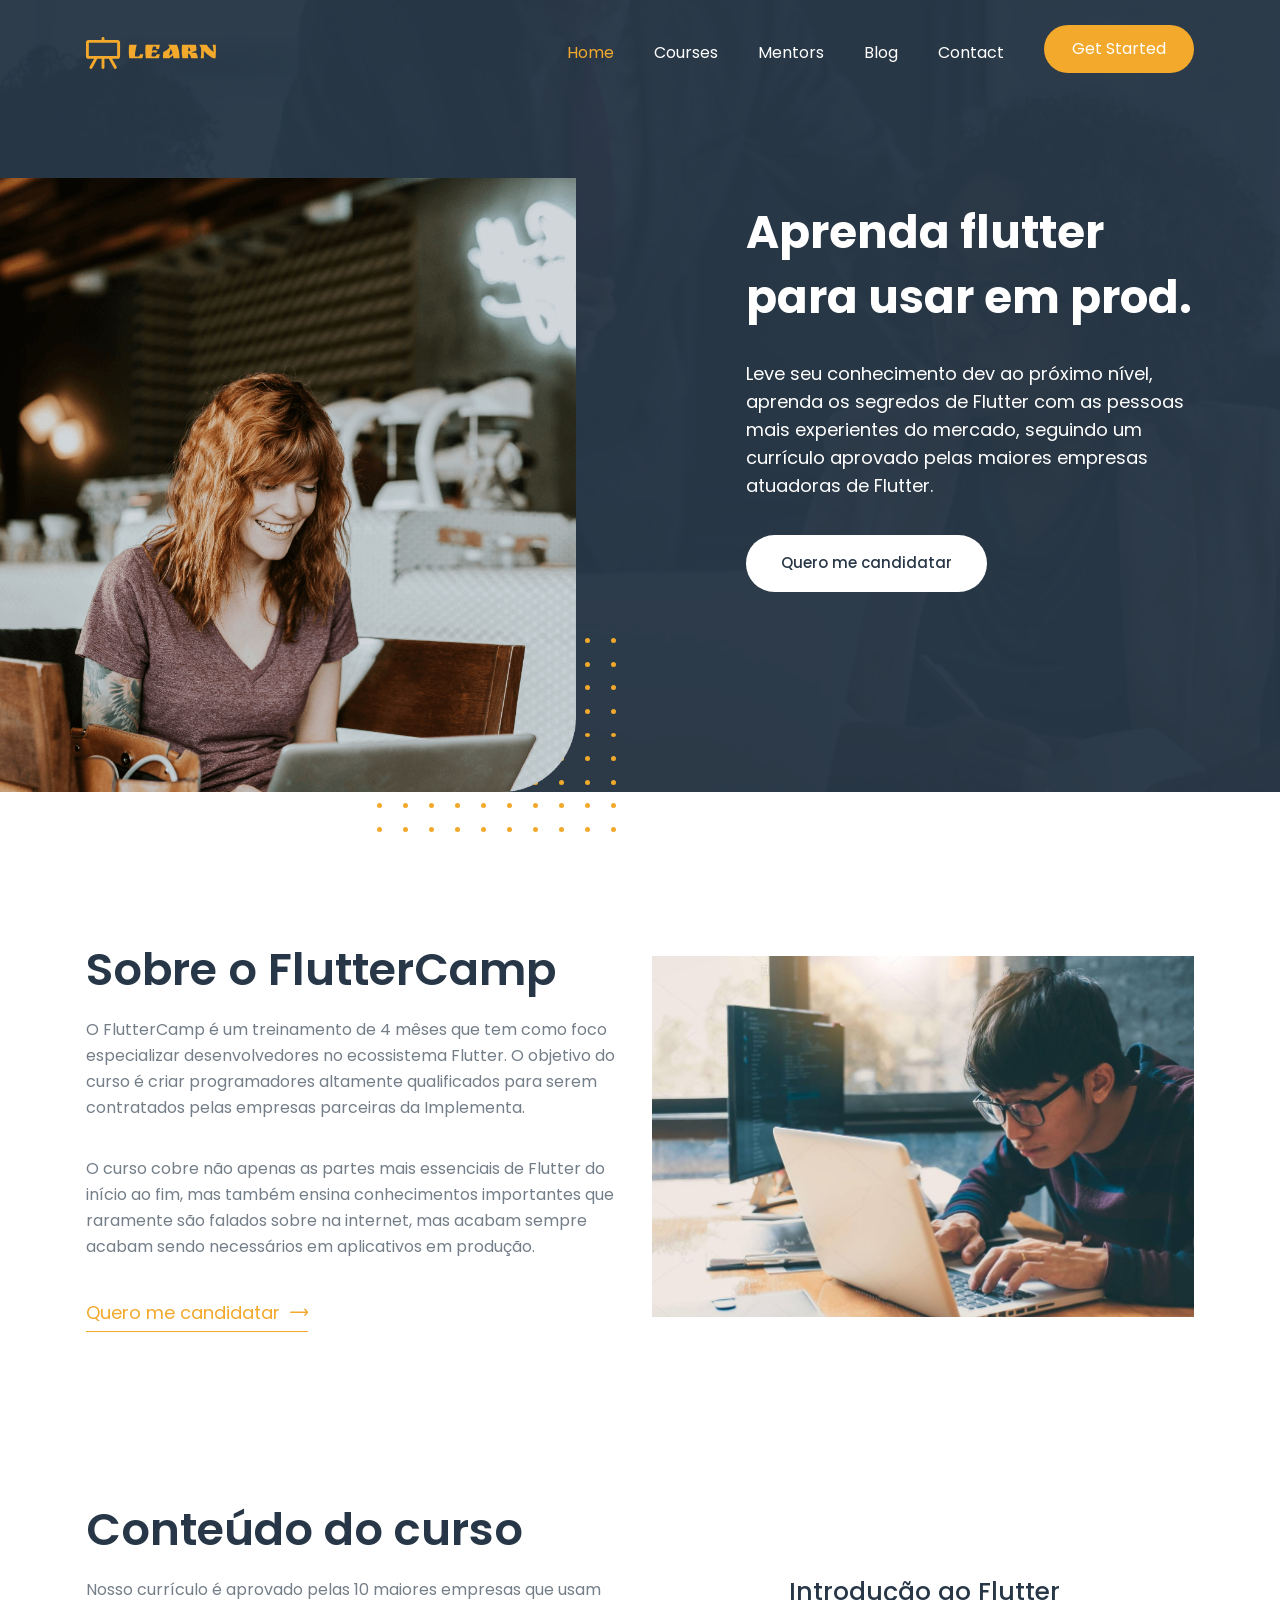
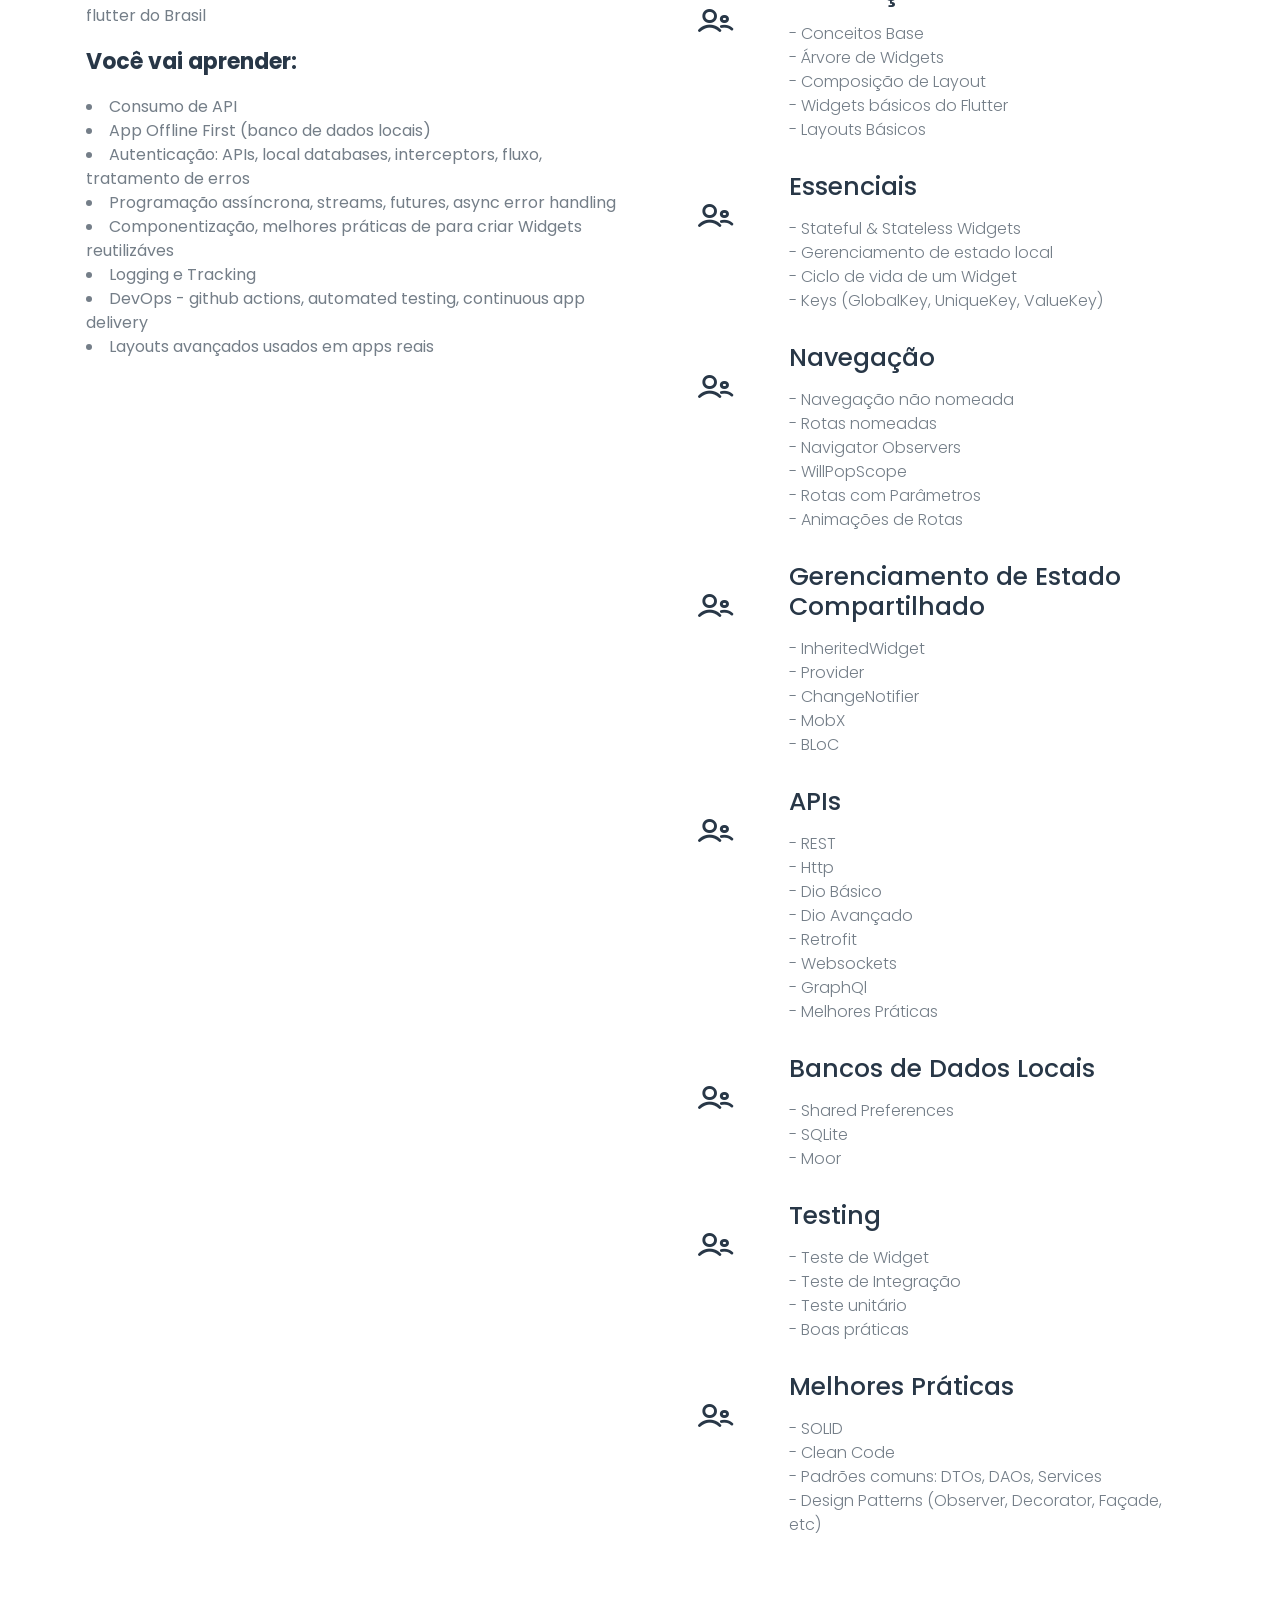
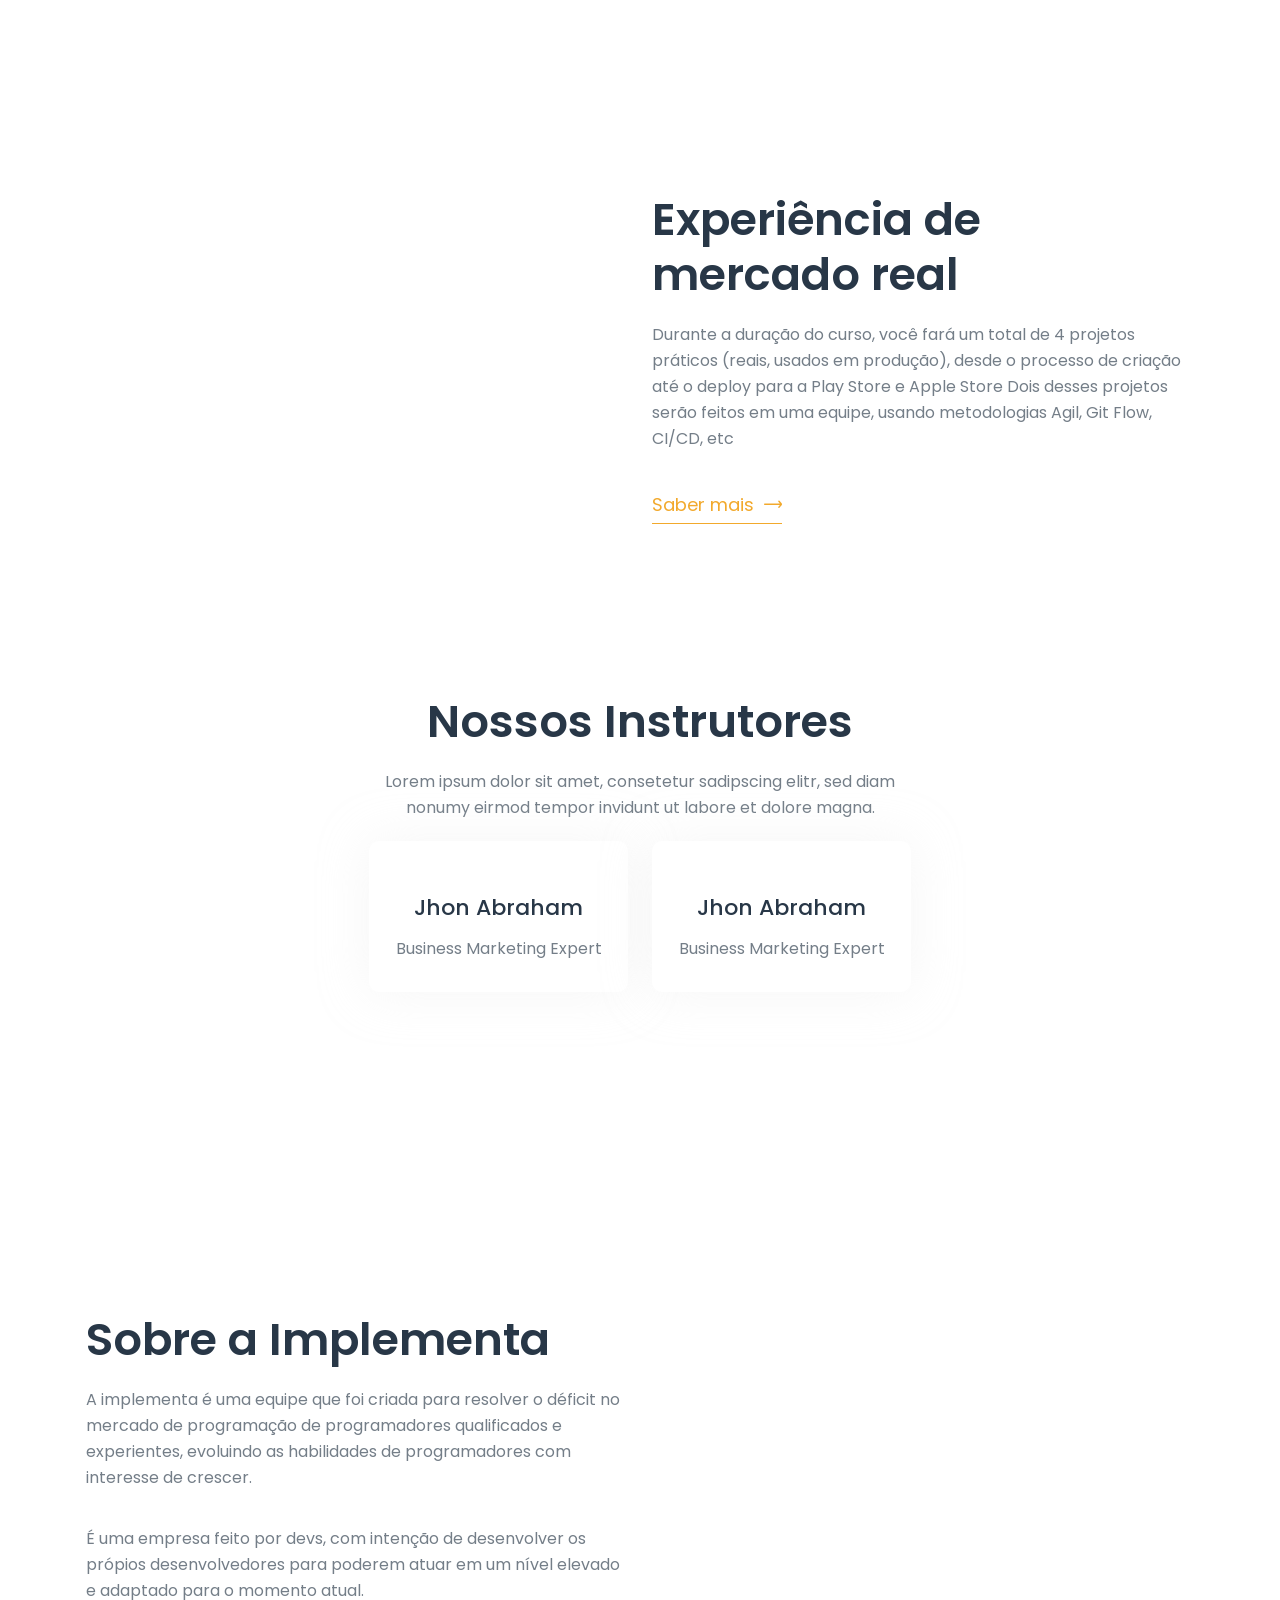
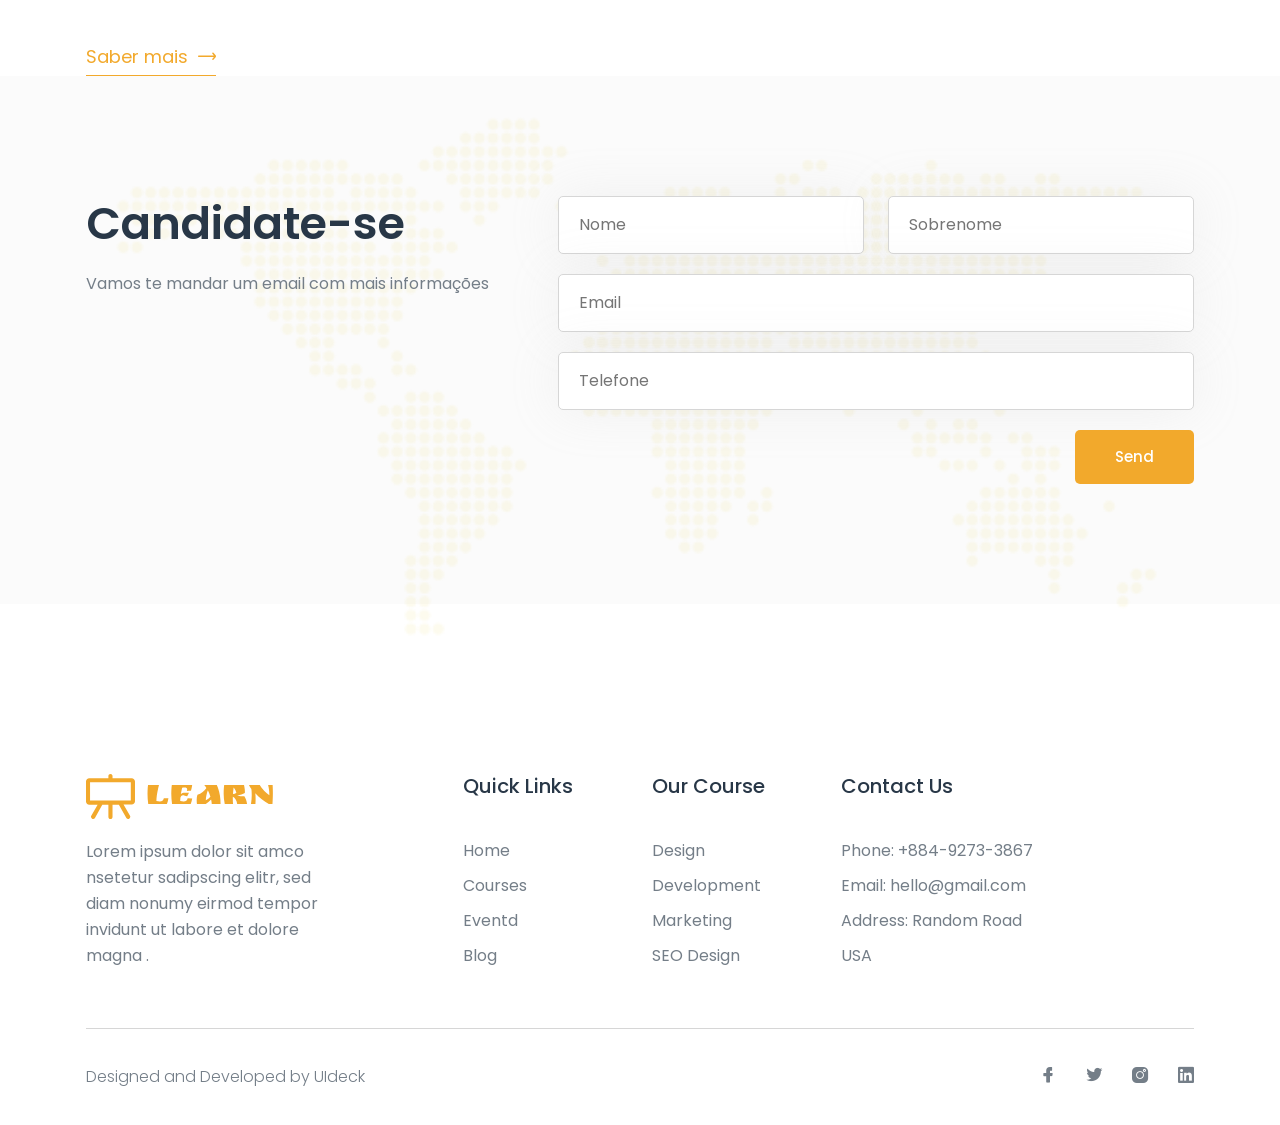
==== index.html @ 4070977d "initial commit" ====
<!doctype html>
<html class="no-js" lang="en">
   <head>
      <meta charset="utf-8">
      <!--====== Title ======-->
      <title>Learn - Education & Online Course Website Template</title>
      <meta name="description" content="">
      <meta name="viewport" content="width=device-width, initial-scale=1">
      <!--====== Favicon Icon ======-->
      <link rel="shortcut icon" href="assets/images/favicon.png" type="image/png">
      <!--====== Animate CSS ======-->
      <link rel="stylesheet" href="assets/css/animate.css">
      <!--====== Line Icons CSS ======-->
      <link rel="stylesheet" href="assets/css/LineIcons.2.0.css">
      <!--====== Bootstrap CSS ======-->
      <link rel="stylesheet" href="assets/css/bootstrap-5.0.5-alpha.min.css">
      <!--====== Style CSS ======-->
      <link rel="stylesheet" href="assets/css/style.css">
   </head>
   <body>
      <!--[if IE]>
      <p class="browserupgrade">You are using an <strong>outdated</strong> browser. Please <a href="https://browsehappy.com/">upgrade your browser</a> to improve your experience and security.</p>
      <![endif]-->
      <!--====== PRELOADER PART START ======-->
      <div class="preloader">
         <div class="loader">
            <div class="ytp-spinner">
               <div class="ytp-spinner-container">
                  <div class="ytp-spinner-rotator">
                     <div class="ytp-spinner-left">
                        <div class="ytp-spinner-circle"></div>
                     </div>
                     <div class="ytp-spinner-right">
                        <div class="ytp-spinner-circle"></div>
                     </div>
                  </div>
               </div>
            </div>
         </div>
      </div>
      <!--====== PRELOADER PART ENDS ======-->
      <!--====== HEADER PART START ======-->
      <header class="header_area">
         <div id="header_navbar" class="header_navbar">
            <div class="container">
               <div class="row align-items-center">
                  <div class="col-xl-12">
                     <nav class="navbar navbar-expand-lg">
                        <a class="navbar-brand" href="index.html">
                        <img id="logo" src="assets/images/logo.svg" alt="Logo">
                        </a>
                        <button class="navbar-toggler" type="button" data-toggle="collapse" data-target="#navbarSupportedContent"
                           aria-controls="navbarSupportedContent" aria-expanded="false" aria-label="Toggle navigation">
                        <span class="toggler-icon"></span>
                        <span class="toggler-icon"></span>
                        <span class="toggler-icon"></span>
                        </button>
                        <div class="collapse navbar-collapse sub-menu-bar" id="navbarSupportedContent">
                           <ul id="nav" class="navbar-nav ml-auto">
                              <li class="nav-item">
                                 <a class="page-scroll" href="#home">Home</a>
                              </li>
                              <li class="nav-item">
                                 <a class="page-scroll" href="#courses">Courses</a>
                              </li>
                              <li class="nav-item">
                                 <a class="page-scroll" href="#mentors">Mentors</a>
                              </li>
                              <li class="nav-item">
                                 <a class="page-scroll" href="#blog">Blog</a>
                              </li>
                              <li class="nav-item">
                                 <a class="page-scroll" href="#contact">Contact</a>
                              </li>
                              <li class="nav-item">
                                 <a class="header-btn btn-hover" href="#courses">Get Started</a>
                              </li>
                           </ul>
                        </div>
                        <!-- navbar collapse -->
                     </nav>
                     <!-- navbar -->
                  </div>
               </div>
               <!-- row -->
            </div>
            <!-- container -->
         </div>
         <!-- header navbar -->
      </header>
      <!--====== HEADER PART ENDS ======-->
      <!--====== HERO PART START ======-->
      <section id="home" class="hero-area bg_cover">
         <div class="container">
            <div class="row align-items-center">
               <div class="col-xl-5 offset-xl-7 col-lg-8 offset-lg-2 col-md-10 offset-md-1">
                  <div class="hero-content">
                     <h2 class="mb-30 wow fadeInUp" data-wow-delay=".2s">Aprenda flutter para usar em prod.</h2>
                     <p class="wow fadeInUp" data-wow-delay=".4s">Leve seu conhecimento dev ao próximo nível, aprenda os segredos de Flutter com as pessoas mais experientes do mercado, seguindo um currículo aprovado pelas maiores empresas atuadoras de Flutter.</p>
                     <div class="hero-btns">
                        <a href="#courses" class="main-btn wow fadeInUp" data-wow-delay=".6s">Quero me candidatar</a>
                     </div>
                  </div>
               </div>
            </div>
         </div>
         <div class="hero-left">
            <img src="assets/images/hero-img.png" alt="">
            <img src="assets/images/dot-shape.svg" alt="" class="shape">
         </div>
      </section>
      <!--====== HERO PART END ======-->
      <!--====== SKILL PART START ======
         <section id="skill" class="skill-area pt-170">
         	<div class="container">
         		<div class="row">
         			<div class="col-xl-6 col-lg-7 col-md-10 mx-auto">
         				<div class="section-title text-center">
         					<h2 class="mb-15 wow fadeInUp" data-wow-delay=".2s">Learn New Skills</h2>
         					<p class="wow fadeInUp" data-wow-delay=".4s">Lorem ipsum dolor sit amet, consetetur sadipscing elitr, sed diam nonumy eirmod tempor invidunt utlabo</p>
         				</div>
         			</div>
         		</div>
         		<div class="row">
         			<div class="col-xl-4 col-lg-4 col-md-6">
         				<div class="single-skill wow fadeInUp" data-wow-delay=".2s">
         					<div class="skill-icon">
         						<i class="lni lni-pencil-alt"></i>
         					</div>
         					<div class="skill-content">
         						<h4>Learn Anything</h4>
         						<p>Lorem ipsum dolor sit amet, consetetu sadi
         						ps cinelitr, sed diam nonumy eirtem Lorem ipsum dolor sit amet, consetetur.</p>
         					</div>
         				</div>
         			</div>
         			<div class="col-xl-4 col-lg-4 col-md-6">
         				<div class="single-skill wow fadeInUp" data-wow-delay=".4s">
         					<div class="skill-icon">
         						<i class="lni lni-grid-alt"></i>
         					</div>
         					<div class="skill-content">
         						<h4>Large Collection</h4>
         						<p>Lorem ipsum dolor sit amet, consetetu sadi
         						ps cinelitr, sed diam nonumy eirtem Lorem ipsum dolor sit amet, consetetur.</p>
         					</div>
         				</div>
         			</div>
         			<div class="col-xl-4 col-lg-4 col-md-6">
         				<div class="single-skill wow fadeInUp" data-wow-delay=".6s">
         					<div class="skill-icon">
         						<i class="lni lni-certificate"></i>
         					</div>
         					<div class="skill-content">
         						<h4>Certified Instructors</h4>
         						<p>Lorem ipsum dolor sit amet, consetetu sadi
         						ps cinelitr, sed diam nonumy eirtem Lorem ipsum dolor sit amet, consetetur.</p>
         					</div>
         				</div>
         			</div>
         		</div>
         	</div>
         </section>
         <!--====== SKILL PART ENDS ======-->
      <!--====== COURSES PART START ======
         <section id="courses" class="course-area pt-140 pb-170">
         	<div class="container">
         		<div class="row">
         			<div class="col-xl-6 col-lg-7 col-md-10 mx-auto">
         				<div class="section-title text-center mb-50">
         					<h2 class="mb-15 wow fadeInUp" data-wow-delay=".2s">Popular Courses</h2>
         					<p class="wow fadeInUp" data-wow-delay=".4s">eStore UI Kit comes with all essential features, sections and elements you need
         						to design and develop web UI efficiently.</p>
         				</div>
         			</div>
         		</div>
         		<div class="row mb-30">
         			<div class="col-xl-4 col-lg-4 col-md-6">
         				<div class="single-course wow fadeInUp" data-wow-delay=".2s">
         					<div class="course-img">
         						<a href="course-single.html">
         							<img src="assets/images/course/full-stack.jpg" alt="">
         						</a>
         					</div>
         					<div class="course-info">
         						<h4><a href="course-single.html">Full-stack Web Development</a></h4>
         						<div class="course-meta">
         							<div class="meta-item">
         								<i class="lni lni-user"></i>
         								<span>3.5k</span>
         							</div>
         							<div class="meta-item">
         								<i class="lni lni-eye"></i>
         								<span>12k</span>
         							</div>
         							<div class="meta-item">
         								<i class="lni lni-star"></i>
         								<span>5.0</span>
         							</div>
         							<div class="price">
         								<span>$99.00</span>
         							</div>
         						</div>
         					</div>
         				</div>
         			</div>
         			<div class="col-xl-4 col-lg-4 col-md-6">
         				<div class="single-course wow fadeInUp" data-wow-delay=".4s">
         					<div class="course-img">
         						<a href="course-single.html">
         							<img src="assets/images/course/design.jpg" alt="">
         						</a>
         					</div>
         					<div class="course-info">
         						<h4><a href="course-single.html">UX/UI Design</a></h4>
         						<div class="course-meta">
         							<div class="meta-item">
         								<i class="lni lni-user"></i>
         								<span>3k</span>
         							</div>
         							<div class="meta-item">
         								<i class="lni lni-eye"></i>
         								<span>11k</span>
         							</div>
         							<div class="meta-item">
         								<i class="lni lni-star"></i>
         								<span>5.0</span>
         							</div>
         							<div class="price">
         								<span>$39.00</span>
         							</div>
         						</div>
         					</div>
         				</div>
         			</div>
         			<div class="col-xl-4 col-lg-4 col-md-6">
         				<div class="single-course wow fadeInUp" data-wow-delay=".6s">
         					<div class="course-img">
         						<a href="course-single.html">
         							<img src="assets/images/course/js.jpg" alt="">
         						</a>
         					</div>
         					<div class="course-info">
         						<h4><a href="course-single.html">Modern JavaScript</a></h4>
         						<div class="course-meta">
         							<div class="meta-item">
         								<i class="lni lni-user"></i>
         								<span>2.5k</span>
         							</div>
         							<div class="meta-item">
         								<i class="lni lni-eye"></i>
         								<span>18k</span>
         							</div>
         							<div class="meta-item">
         								<i class="lni lni-star"></i>
         								<span>4.0</span>
         							</div>
         							<div class="price">
         								<span>$19.00</span>
         							</div>
         						</div>
         					</div>
         				</div>
         			</div>
         		</div>
         		<div class="row mb-30">
         			<div class="col-xl-4 col-lg-4 col-md-6">
         				<div class="single-course wow fadeInUp" data-wow-delay=".2s">
         					<div class="course-img">
         						<a href="course-single.html">
         							<img src="assets/images/course/business.jpg" alt="">
         						</a>
         					</div>
         					<div class="course-info">
         						<h4><a href="course-single.html">Business Development</a></h4>
         						<div class="course-meta">
         							<div class="meta-item">
         								<i class="lni lni-user"></i>
         								<span>1.5k</span>
         							</div>
         							<div class="meta-item">
         								<i class="lni lni-eye"></i>
         								<span>15k</span>
         							</div>
         							<div class="meta-item">
         								<i class="lni lni-star"></i>
         								<span>4.5</span>
         							</div>
         							<div class="price">
         								<span>$19.00</span>
         							</div>
         						</div>
         					</div>
         				</div>
         			</div>
         			<div class="col-xl-4 col-lg-4 col-md-6">
         				<div class="single-course wow fadeInUp" data-wow-delay=".4s">
         					<div class="course-img">
         						<a href="course-single.html">
         							<img src="assets/images/course/marketing.jpg" alt="">
         						</a>
         					</div>
         					<div class="course-info">
         						<h4><a href="course-single.html">Email Marketing 101</a></h4>
         						<div class="course-meta">
         							<div class="meta-item">
         								<i class="lni lni-user"></i>
         								<span>1.9k</span>
         							</div>
         							<div class="meta-item">
         								<i class="lni lni-eye"></i>
         								<span>5k</span>
         							</div>
         							<div class="meta-item">
         								<i class="lni lni-star"></i>
         								<span>5.0</span>
         							</div>
         							<div class="price">
         								<span>$69.00</span>
         							</div>
         						</div>
         					</div>
         				</div>
         			</div>
         			<div class="col-xl-4 col-lg-4 col-md-6">
         				<div class="single-course wow fadeInUp" data-wow-delay=".6s">
         					<div class="course-img">
         						<a href="course-single.html">
         							<img src="assets/images/course/python.jpg" alt="">
         						</a>
         					</div>
         					<div class="course-info">
         						<h4><a href="course-single.html">Getting Started with Python</a></h4>
         						<div class="course-meta">
         							<div class="meta-item">
         								<i class="lni lni-user"></i>
         								<span>1.2k</span>
         							</div>
         							<div class="meta-item">
         								<i class="lni lni-eye"></i>
         								<span>13k</span>
         							</div>
         							<div class="meta-item">
         								<i class="lni lni-star"></i>
         								<span>3.5</span>
         							</div>
         							<div class="price">
         								<span>$9.00</span>
         							</div>
         						</div>
         					</div>
         				</div>
         			</div>
         		</div>
         		
         		<div class="row">
         			<div class="col-xl-12">
         				<div class="view-all-btn text-center">
         					<a href="courses.html" class="main-btn">View All Course</a>
         				</div>
         			</div>
         		</div>
         	</div>
         </section>
         <!--====== COURSES PART ENDS ======-->
      <!--====== WELCOME PART START ======-->
      <section class="welcome-area mt-150">
         <div class="container">
            <div class="row align-items-center">
               <div class="col-xl-6 col-lg-6">
                  <div class="welcome-content">
                     <div class="section-title">
                        <h2 class="mb-35 wow fadeInUp" data-wow-delay=".2s">Sobre o FlutterCamp</h2>
                     </div>
                     <div class="content">
                        <p class="mb-35 wow fadeInUp" data-wow-delay=".4s">
						   O FlutterCamp é um treinamento de 4 mêses que tem como foco especializar desenvolvedores no ecossistema Flutter. O objetivo do curso é criar programadores altamente qualificados para serem contratados pelas empresas parceiras da Implementa.
                        </p>
                        <p class="mb-35 wow fadeInUp" data-wow-delay=".4s">
						   O curso cobre não apenas as partes mais essenciais de Flutter do início ao fim, mas também ensina conhecimentos importantes que raramente são falados sobre na internet, mas acabam sempre acabam sendo necessários em aplicativos em produção.                            ‍
                        </p>
                        </p>
                        <a href="https://rebrand.ly/learn-ud" rel="nofollow" class="read-more-btn wow fadeInUp" data-wow-delay=".5s">Quero me candidatar <i class="lni lni-arrow-right"></i></a>
                     </div>
                  </div>
               </div>
               <div class="col-xl-6 col-lg-6">
                  <div class="welcome-img">
                     <img src="assets/images/download.png" alt="">
                  </div>
               </div>
            </div>
         </div>
      </section>
      <!--====== WELCOME PART ENDS ======-->
      <!--====== CATEGORIES PART START ======
         <section class="categories-area pt-170 pb-170">
         	<div class="container">
         		<div class="row">
         			<div class="col-xl-8 col-lg-10 mx-auto">
         				<div class="section-title text-center">
         					<h2 class="wow fadeInUp" data-wow-delay=".2s">Top Catagories</h2>
         					<p class="wow fadeInUp" data-wow-delay=".4s">Lorem ipsum dolor sit amet, consetetur sadipscing elitr, sed diam nonumy eirmod tempor invidunt ut labore et dolore magna aliquyam erat, sed diam voluptua. At vero eos accusam.</p>
         				</div>
         			</div>
         		</div>
         		<div class="row mb-30">
         			<div class="col-xl-3 col-lg-3 col-md-4 col-sm-6">
         				<a href="javascript:void(0)" class="d-block category-wrapper">
         					<div class="single-category">
         						<i class="lni lni-pallet"></i>
         						<h3>Design</h3>
         					</div>
         				</a>
         			</div>
         			<div class="col-xl-3 col-lg-3 col-md-4 col-sm-6">
         				<a href="javascript:void(0)" class="d-block category-wrapper">
         					<div class="single-category">
         						<i class="lni lni-code-alt"></i>
         						<h3>Development</h3>
         					</div>
         				</a>
         			</div>
         			<div class="col-xl-3 col-lg-3 col-md-4 col-sm-6">
         				<a href="javascript:void(0)" class="d-block category-wrapper">
         					<div class="single-category">
         						<i class="lni lni-target-customer"></i>
         						<h3>Marketing</h3>
         					</div>
         				</a>
         			</div>
         			<div class="col-xl-3 col-lg-3 col-md-4 col-sm-6">
         				<a href="javascript:void(0)" class="d-block category-wrapper">
         					<div class="single-category">
         						<i class="lni lni-seo"></i>
         						<h3>SEO</h3>
         					</div>
         				</a>
         			</div>
         			<div class="col-xl-3 col-lg-3 col-md-4 col-sm-6">
         				<a href="javascript:void(0)" class="d-block category-wrapper">
         					<div class="single-category">
         						<i class="lni lni-camera"></i>
         						<h3>Photography</h3>
         					</div>
         				</a>
         			</div>
         			<div class="col-xl-3 col-lg-3 col-md-4 col-sm-6">
         				<a href="javascript:void(0)" class="d-block category-wrapper">
         					<div class="single-category">
         						<i class="lni lni-bar-chart"></i>
         						<h3>Business</h3>
         					</div>
         				</a>
         			</div>
         			<div class="col-xl-3 col-lg-3 col-md-4 col-sm-6">
         				<a href="javascript:void(0)" class="d-block category-wrapper">
         					<div class="single-category">
         						<i class="lni lni-keyword-research"></i>
         						<h3>Analysis</h3>
         					</div>
         				</a>
         			</div>
         			<div class="col-xl-3 col-lg-3 col-md-4 col-sm-6">
         				<a href="javascript:void(0)" class="d-block category-wrapper">
         					<div class="single-category">
         						<i class="lni lni-android"></i>
         						<h3>IT & Software</h3>
         					</div>
         				</a>
         			</div>
         		</div>
         		<div class="row">
         			<div class="col-xl-12">
         				<div class="view-all-btn text-center">
         					<a href="javascript:void(0)" class="main-btn">View All Course</a>
         				</div>
         			</div>
         		</div>
         	</div>
         </section>
         <!--====== CATEGORIES PART ENDS ======-->
      <!--====== TESTIMONIAL PART START ======-->
      <section class="testimonial-area pt-80 pb-90">
      </section>
      <!--====== TESTIMONIAL PART ENDS ======-->
      <!--====== BLOG PART START ======
         <section id="blog" class="blog-area pt-170 pb-140">
         	<div class="container">
         		<div class="row">
         			<div class="col-xl-6 col-lg-7">
         				<div class="section-title">
         					<h2 class="wow fadeInUp" data-wow-delay=".2s">From The Blog</h2>
         					<p class="wow fadeInUp" data-wow-delay=".4s">Lorem ipsum dolor sit amet, consetetur sadipscing elitr, sed diam nonumy eirmod tempor invidunt utlabo</p>
         				</div>
         			</div>
         		</div>
         		<div class="row">
         			<div class="col-xl-4 col-lg-4 col-md-6">
         				<div class="single-blog">
         					<div class="blog-img">
         						<a href="javascript:void(0)" class="d-block">
         							<img src="assets/images/blog/blog-1.jpg" alt="">
         						</a>
         					</div>
         					<div class="blog-content">
         						<h4><a href="javascript:void(0)">Modern website design
         						tools</a></h4>
         						<p>Lorem ipsum dolor sit amet, consetetur sadipscing elitr sed diam.</p>
         					</div>
         				</div>
         			</div>
         			<div class="col-xl-4 col-lg-4 col-md-6">
         				<div class="single-blog">
         					<div class="blog-img">
         						<a href="javascript:void(0)" class="d-block">
         							<img src="assets/images/blog/blog-2.jpg" alt="">
         						</a>
         					</div>
         					<div class="blog-content">
         						<h4><a href="javascript:void(0)">How To install SSL</a></h4>
         						<p>Lorem ipsum dolor sit amet, consetetur sadipscing elitr sed diam.</p>
         					</div>
         				</div>
         			</div>
         			<div class="col-xl-4 col-lg-4 col-md-6">
         				<div class="single-blog">
         					<div class="blog-img">
         						<a href="javascript:void(0)" class="d-block">
         							<img src="assets/images/blog/blog-3.jpg" alt="">
         						</a>
         					</div>
         					<div class="blog-content">
         						<h4><a href="javascript:void(0)">Getting started with Figma</a></h4>
         						<p>Lorem ipsum dolor sit amet, consetetur sadipscing elitr sed diam.</p>
         					</div>
         				</div>
         			</div>
         		</div>
         	</div>
         </section>
         <!--====== BLOG PART ENDS ======-->
      <!--====== CURRICULUM PART START ======-->
      <section id="why" class="video-area">
		  
		  <div class="container">
			  <div class="row">
			 <div class="col-xl-6 col-lg-6">
				 <div class="section-title stickTop">

					<h2 class="wow fadeInUp" data-wow-delay=".2s" style="visibility: visible; animation-delay: 0.2s; animation-name: fadeInUp;">Conteúdo do curso</h2>
					<p class="wow fadeInUp" data-wow-delay=".4s" style="visibility: visible; animation-delay: 0.4s; animation-name: fadeInUp;">Nosso currículo é aprovado pelas 10 maiores empresas que usam flutter do Brasil</p>
					<h4 class="mb-20">Você vai aprender:</h4>
					<li>Consumo de API</li>
					<li>App Offline First (banco de dados locais)</li>
					<li>Autenticação: APIs, local databases, interceptors, fluxo, tratamento de erros</li>
					<li>Programação assíncrona, streams, futures, async error handling</li>
					<li>Componentização, melhores práticas de para criar Widgets reutilizáves</li>
					<li>Logging e Tracking</li>
					<li>DevOps - github actions, automated testing, continuous app delivery</li>
					<li>Layouts avançados usados em apps reais</li>
				 </div>
			  </div>
            <div class="col-xl-6 col-lg-6 ">
                  <div class="video-content-wrapper">
                     <div class="specialty-wrapper">
                        <div class="specialty-item">
                           <div class="specialty-icon-wrapper">
                              <div class="specialty-icon">
                                 <i class="lni lni-users"></i>
                              </div>
                           </div>
                           <div class="specialty-content">
                              <h4>Introdução ao Flutter</h4>
                              <p>- Conceitos Base</p>
                              <p>- Árvore de Widgets</p>
                              <p>- Composição de Layout</p>
                              <p>- Widgets básicos do Flutter</p>
                              <p>- Layouts Básicos</p>
                           </div>
                        </div>
                        <div class="specialty-item">
                           <div class="specialty-icon-wrapper">
                              <div class="specialty-icon">
                                 <i class="lni lni-users"></i>
                              </div>
                           </div>
                           <div class="specialty-content">
                              <h4>Essenciais</h4>
                              <p>- Stateful & Stateless Widgets</p>
                              <p>- Gerenciamento de estado local</p>
                              <p>- Ciclo de vida de um Widget</p>
                              <p>- Keys (GlobalKey, UniqueKey, ValueKey)</p>
                           </div>
                        </div>
                        <div class="specialty-item">
                           <div class="specialty-icon-wrapper">
                              <div class="specialty-icon">
                                 <i class="lni lni-users"></i>
                              </div>
                           </div>
                           <div class="specialty-content">
                              <h4>Navegação</h4>
                              <p>- Navegação não nomeada</p>
                              <p>- Rotas nomeadas</p>
                              <p>- Navigator Observers</p>
                              <p>- WillPopScope</p>
                              <p>- Rotas com Parâmetros</p>
                              <p>- Animações de Rotas</p>
                           </div>
                        </div>
                        <div class="specialty-item">
                           <div class="specialty-icon-wrapper">
                              <div class="specialty-icon">
                                 <i class="lni lni-users"></i>
                              </div>
                           </div>
                           <div class="specialty-content">
                              <h4>Gerenciamento de Estado Compartilhado</h4>
                              <p>- InheritedWidget</p>
                              <p>- Provider</p>
                              <p>- ChangeNotifier</p>
                              <p>- MobX</p>
                              <p>- BLoC</p>
                           </div>
                        </div>
                        <div class="specialty-item">
                           <div class="specialty-icon-wrapper">
                              <div class="specialty-icon">
                                 <i class="lni lni-users"></i>
                              </div>
                           </div>
                           <div class="specialty-content">
                              <h4>APIs</h4>
                              <p>- REST</p>
                              <p>- Http</p>
                              <p>- Dio Básico</p>
                              <p>- Dio Avançado</p>
                              <p>- Retrofit</p>
                              <p>- Websockets</p>
                              <p>- GraphQl</p>
                              <p>- Melhores Práticas</p>
                           </div>
                        </div>
                        <div class="specialty-item">
                           <div class="specialty-icon-wrapper">
                              <div class="specialty-icon">
                                 <i class="lni lni-users"></i>
                              </div>
                           </div>
                           <div class="specialty-content">
                              <h4>Bancos de Dados Locais</h4>
                              <p>- Shared Preferences</p>
                              <p>- SQLite</p>
                              <p>- Moor</p>
                           </div>
                        </div>
                        <div class="specialty-item">
                           <div class="specialty-icon-wrapper">
                              <div class="specialty-icon">
                                 <i class="lni lni-users"></i>
                              </div>
                           </div>
                           <div class="specialty-content">
                              <h4>Testing</h4>
                              <p>- Teste de Widget</p>
                              <p>- Teste de Integração</p>
                              <p>- Teste unitário</p>
                              <p>- Boas práticas</p>
                           </div>
                        </div>
                        <div class="specialty-item">
                           <div class="specialty-icon-wrapper">
                              <div class="specialty-icon">
                                 <i class="lni lni-users"></i>
                              </div>
                           </div>
                           <div class="specialty-content">
                              <h4>Melhores Práticas</h4>
                              <p>- SOLID</p>
                              <p>- Clean Code</p>
                              <p>- Padrões comuns: DTOs, DAOs, Services</p>
                              <p>- Design Patterns (Observer, Decorator, Façade, etc)</p>
                           </div>
                        </div>
                  </div>
               </div>
            </div>
		</div>
         </div>
      </section>
      <!--====== CURRICULUM PART END ======-->
	   <!--====== WELCOME PART START ======-->
	   <section class="welcome-area mt-150">
		<div class="container">
		   <div class="row align-items-center">
			<div class="col-xl-6 col-lg-6">
			   <div class="welcome-img">
				  <img src="https://dapulse-res.cloudinary.com/image/upload/f_auto,q_auto/remote_mondaycom_static/uploads/GalBulka/SWD_kanban_first.png" alt="">
			   </div>
			</div>
			  <div class="col-xl-6 col-lg-6">
				 <div class="welcome-content">
					<div class="section-title">
					   <h2 class="mb-35 wow fadeInUp" data-wow-delay=".2s">Experiência de mercado real</h2>
					</div>
					<div class="content">
						<p class="mb-35 wow fadeInUp" data-wow-delay=".4s">

							Durante a duração do curso, você fará um total de 4 projetos práticos (reais, usados em produção), desde o processo de criação até o deploy para a Play Store e Apple Store
							Dois desses projetos serão feitos em uma equipe, usando metodologias Agil, Git Flow, CI/CD, etc</p>
												   </p>
					   <a href="https://rebrand.ly/learn-ud" rel="nofollow" class="read-more-btn wow fadeInUp" data-wow-delay=".5s">Saber mais <i class="lni lni-arrow-right"></i></a>
					</div>
				 </div>
			  </div>
		   </div>
		</div>
	 </section>
	 <!--====== WELCOME PART ENDS ======-->
      <!--====== TEAM PART START ======-->
	  <section id="mentors" class="team-area pt-170 pb-140">
		<div class="container">
		<div class="row">
		<div class="mx-auto col-xl-6 col-lg-7 col-md-10">
		<div class="text-center section-title">
		<h2 class="wow fadeInUp" data-wow-delay=".2s" style="visibility: visible; animation-delay: 0.2s; animation-name: fadeInUp;">Nossos Instrutores</h2>
		<p class="wow fadeInUp" data-wow-delay=".4s" style="visibility: visible; animation-delay: 0.4s; animation-name: fadeInUp;">Lorem ipsum dolor sit amet, consetetur sadipscing elitr, sed diam nonumy eirmod tempor invidunt ut labore et dolore magna.</p>
		</div>
		</div>
		</div>
		<div class="row justify-content-center">
			<div class="col-xl-3 col-lg-3 col-md-6">
			<div class="single-team">
			<div class="team-img">
			<img src="https://preview.uideck.com/items/learn/assets/images/team/team-2.png" alt="">
			<div class="social-link">
			<ul>
			<li><a href="javascript:void(0)"><i class="lni lni-facebook-filled"></i></a></li>
			<li><a href="javascript:void(0)"><i class="lni lni-twitter-filled"></i></a></li>
			<li><a href="javascript:void(0)"><i class="lni lni-instagram-filled"></i></a></li>
			</ul>
			</div>
			</div>
			<div class="team-info">
			<h4>Jhon Abraham</h4>
			<p>Business Marketing Expert</p>
			</div>
			</div>
			</div>
			<div class="col-xl-3 col-lg-3 col-md-6">
			<div class="single-team">
			<div class="team-img">
			<img src="https://preview.uideck.com/items/learn/assets/images/team/team-2.png" alt="">
			<div class="social-link">
			<ul>
			<li><a href="javascript:void(0)"><i class="lni lni-facebook-filled"></i></a></li>
			<li><a href="javascript:void(0)"><i class="lni lni-twitter-filled"></i></a></li>
			<li><a href="javascript:void(0)"><i class="lni lni-instagram-filled"></i></a></li>
			</ul>
			</div>
			</div>
			<div class="team-info">
			<h4>Jhon Abraham</h4>
			<p>Business Marketing Expert</p>
			</div>
			</div>
			</div>
		</div>
		</div>
		</section>
         <!--====== TEAM PART ENDS ======-->
	  
	   <!--====== WELCOME PART START ======-->
	   <section class="welcome-area mt-150">
		<div class="container">
		   <div class="row align-items-center">
			  <div class="col-xl-6 col-lg-6">
				 <div class="welcome-content">
					<div class="section-title">
					   <h2 class="mb-35 wow fadeInUp" data-wow-delay=".2s">Sobre a Implementa</h2>
					</div>
					<div class="content">
						<p class="mb-35 wow fadeInUp" data-wow-delay=".4s">
							A implementa é uma equipe que foi criada para resolver o déficit no mercado de programação de programadores qualificados e experientes, evoluindo as habilidades de programadores com interesse de crescer.
</p>
					   <p class="mb-35 wow fadeInUp" data-wow-delay=".4s">
						É uma empresa feito por devs, com intenção de desenvolver os própios desenvolvedores para poderem atuar em um nível elevado e adaptado para o momento atual. 
					</p>
												   </p>
					   <a href="https://rebrand.ly/learn-ud" rel="nofollow" class="read-more-btn wow fadeInUp" data-wow-delay=".5s">Saber mais <i class="lni lni-arrow-right"></i></a>
					</div>
				 </div>
			  </div>
			  <div class="col-xl-6 col-lg-6">
				 <div class="welcome-img">
					<img src="https://images.pexels.com/photos/2467506/pexels-photo-2467506.jpeg?auto=compress&cs=tinysrgb&dpr=2&h=650&w=940" alt="">
				 </div>
			  </div>
		   </div>
		</div>
	 </section>
	 <!--====== WELCOME PART ENDS ======-->
      <!--====== CONTACT PART START ======-->
      <section id="contact" class="contact-area">
         <div class="map-bg">
            <img src="assets/images/map-bg.svg" alt="">
         </div>
         <div class="container">
            <div class="row">
               <div class="col-xl-5 col-lg-5">
                  <div class="section-title">
                     <h2 class="wow fadeInUp" data-wow-delay=".2s">Candidate-se</h2>
                     <p class="wow fadeInUp" data-wow-delay=".4s">Vamos te mandar um email com mais informações</p>
                  </div>
                  <!-- <div class="contact-content">
                     <h3>Hot Line Call Us 24/7</h3>
                     <h4><a href="javascript:void(0)">000-2222-5555</a></h4>
                     <h4><a href="javascript:void(0)">hello@gmail.com</a></h4>
                  </div> -->
               </div>
               <div class="col-xl-7 col-lg-7">
                  <div class="contact-form-wrapper">
                     <form action="assets/contact.php">
                        <div class="row">
                           <div class="col-md-6">
                              <input type="text" placeholder="Nome" name="name" id="name">
                           </div>
                           <div class="col-md-6">
                              <input type="text" placeholder="Sobrenome" name="surname" id="surname">
                           </div>
                        </div>
                        <div class="row">
                           <div class="col-12">
                              <input type="email" placeholder="Email" name="email" id="email">
                           </div>
                        </div>
                        <div class="row">
                           <div class="col-12">
                              <input type="text" placeholder="Telefone" name="phone" id="phone">
                           </div>
                        </div>
                        <div class="row">
                           <div class="col-12 text-right">
                              <button class="main-btn btn-hover" type="submit">Send</button>
                           </div>
                        </div>
                     </form>
                  </div>
               </div>
            </div>
         </div>
      </section>
      <!--====== CONTACT PART ENDS ======-->
      <!--====== FOOTER PART START ======-->
      <footer id="footer" class="footer-area pt-170">
         <div class="container">
            <div class="row">
               <div class="col-xl-3 col-lg-3 col-md-6">
                  <div class="footer-widget">
                     <a href="index.html" class="logo d-blok">
                     <img src="assets/images/logo.svg" alt="">
                     </a>
                     <p>Lorem ipsum dolor sit amco nsetetur sadipscing elitr, sed diam nonumy eirmod tempor invidunt ut labore et dolore magna .</p>
                  </div>
               </div>
               <div class="col-xl-2 col-lg-2 offset-xl-1 offset-lg-1 col-md-6">
                  <div class="footer-widget">
                     <h5>Quick Links</h5>
                     <ul>
                        <li><a href="javascript:void(0)">Home</a></li>
                        <li><a href="javascript:void(0)">Courses</a></li>
                        <li><a href="javascript:void(0)">Eventd</a></li>
                        <li><a href="javascript:void(0)">Blog</a></li>
                     </ul>
                  </div>
               </div>
               <div class="col-xl-2 col-lg-2 col-md-6">
                  <div class="footer-widget">
                     <h5>Our Course</h5>
                     <ul>
                        <li><a href="javascript:void(0)">Design</a></li>
                        <li><a href="javascript:void(0)">Development</a></li>
                        <li><a href="javascript:void(0)">Marketing</a></li>
                        <li><a href="javascript:void(0)">SEO Design</a></li>
                     </ul>
                  </div>
               </div>
               <div class="col-xl-3 col-lg-3 col-md-6">
                  <div class="footer-widget">
                     <h5>Contact Us</h5>
                     <ul>
                        <li>
                           <p>Phone: +884-9273-3867</p>
                        </li>
                        <li>
                           <p>Email: hello@gmail.com</p>
                        </li>
                        <li>
                           <p>Address: Random Road<br> USA</p>
                        </li>
                     </ul>
                  </div>
               </div>
            </div>
            <div class="footer-credit">
               <div class="row">
                  <div class="col-md-6">
                     <div class="copy-right text-center text-md-left">
                        <p>Designed and Developed by <a href="https://uideck.com" rel="nofollow">UIdeck</a></p>
                     </div>
                  </div>
                  <div class="col-md-6">
                     <div class="footer-social">
                        <ul class="d-flex justify-content-md-end justify-content-center">
                           <li><a href="javascript:void(0)"><i class="lni lni-facebook-filled"></i></a></li>
                           <li><a href="javascript:void(0)"><i class="lni lni-twitter-filled"></i></a></li>
                           <li><a href="javascript:void(0)"><i class="lni lni-instagram-filled"></i></a></li>
                           <li><a href="javascript:void(0)"><i class="lni lni-linkedin-original"></i></a></li>
                        </ul>
                     </div>
                  </div>
               </div>
            </div>
         </div>
      </footer>
      <!--====== FOOTER PART ENDS ======-->
      <!--====== BACK TOP TOP PART START ======-->
      <a href="#" class="back-to-top btn-hover"><i class="lni lni-chevron-up"></i></a>
      <!--====== BACK TOP TOP PART ENDS ======-->
      <!--====== Bootstrap js ======-->
      <script src="assets/js/bootstrap.bundle-5.0.0.alpha-min.js"></script>
      <!--====== wow js ======-->
      <script src="assets/js/wow.min.js"></script>
      <!--====== Main js ======-->
      <script src="assets/js/main.js"></script>
      <script>
         // Get the navbar
         
         // for menu scroll 
         var pageLink = document.querySelectorAll('.page-scroll');
         
         pageLink.forEach(elem => {
             elem.addEventListener('click', e => {
                 e.preventDefault();
                 document.querySelector(elem.getAttribute('href')).scrollIntoView({
                     behavior: 'smooth',
                     offsetTop: 1 - 60,
                 });
             });
         });
         
         // section menu active
         function onScroll(event) {
             var sections = document.querySelectorAll('.page-scroll');
             var scrollPos = window.pageYOffset || document.documentElement.scrollTop || document.body.scrollTop;
         
             for (var i = 0; i < sections.length; i++) {
                 var currLink = sections[i];
                 var val = currLink.getAttribute('href');
                 var refElement = document.querySelector(val);
                 var scrollTopMinus = scrollPos + 73;
                 if (refElement.offsetTop <= scrollTopMinus && (refElement.offsetTop + refElement.offsetHeight > scrollTopMinus)) {
                     document.querySelector('.page-scroll').classList.remove('active');
                     currLink.classList.add('active');
                 } else {
                     currLink.classList.remove('active');
                 }
             }
         };
         
         window.document.addEventListener('scroll', onScroll);
         
         
         //===== close navbar-collapse when a  clicked
         let navbarToggler = document.querySelector(".navbar-toggler");    
         var navbarCollapse = document.querySelector(".navbar-collapse");
         
         document.querySelectorAll(".page-scroll").forEach(e =>
             e.addEventListener("click", () => {
                 navbarToggler.classList.remove("active");
                 navbarCollapse.classList.remove('show')
             })
         );
         navbarToggler.addEventListener('click', function() {
             navbarToggler.classList.toggle("active");
         });
         
      </script>
   </body>
</html>
---- assets/css/style.css ----
/*-----------------------------------------------------------------------------------

    Template Name: App landing page Bootstrap5 HTML5 Template
    Template URI: site.com
    Description: App landing page Bootstrap5 HTML5 Template
    Version: 1.0

-----------------------------------------------------------------------------------

    CSS INDEX
    ===================

    01. Theme default CSS
	02. Header
    03. Hero
	04. Footer

-----------------------------------------------------------------------------------*/
/*===========================
    01.COMMON css 
===========================*/
@import url("https://fonts.googleapis.com/css2?family=Poppins:wght@300;400;500;600;700;800;900&display=swap");
html {
  scroll-behavior: smooth;
}

body {
  font-family: "Poppins", sans-serif;
  font-weight: normal;
  font-style: normal;
  color: #747E88;
}

* {
  margin: 0;
  padding: 0;
  -webkit-box-sizing: border-box;
  box-sizing: border-box;
}

img {
  max-width: 100%;
}

a:focus,
input:focus,
textarea:focus,
button:focus {
  text-decoration: none;
  outline: none;
}

a:focus,
a:hover {
  text-decoration: none;
}

i,
span,
a {
  display: inline-block;
  text-decoration: none;
}

a {
  -webkit-transition: all 0.3s ease-out 0s;
  transition: all 0.3s ease-out 0s;
}

audio,
canvas,
iframe,
img,
svg,
video {
  vertical-align: middle;
}

h1,
h2,
h3,
h4,
h5,
h6 {
  font-family: "Poppins", sans-serif;
  font-weight: 700;
  color: #283747;
  margin: 0px;
}

h1 a,
h2 a,
h3 a,
h4 a,
h5 a,
h6 a {
  color: inherit;
}

h1 {
  font-size: 48px;
}

h2 {
  font-size: 45px;
}

@media (max-width: 767px) {
  h2 {
    font-size: 36px;
  }
}

@media only screen and (min-width: 576px) and (max-width: 767px) {
  h2 {
    font-size: 40px;
  }
}

h3 {
  font-size: 28px;
}

h4 {
  font-size: 22px;
}

h5 {
  font-size: 18px;
}

h6 {
  font-size: 16px;
}

ul, ol {
  margin: 0px;
  padding: 0px;
  list-style-type: none;
}

p {
  font-size: 16px;
  font-weight: 400;
  line-height: 26px;
  color: #747E88;
  margin: 0px;
}

.bg_cover {
  background-position: center center;
  background-size: cover;
  background-repeat: no-repeat;
}

.success {
  color: #7CB637;
}

.error {
  color: #FF4B22;
}

input,
textarea {
  width: 100%;
  border-radius: 10px;
  background: #fff;
  font-size: 16px;
  padding: 17px 30px;
  margin-bottom: 20px;
  color: #868AAA;
  -webkit-box-shadow: 0px 0px 51px rgba(180, 180, 180, 0.16);
  box-shadow: 0px 0px 51px rgba(180, 180, 180, 0.16);
  -webkit-transition: all 0.3s ease-out 0s;
  transition: all 0.3s ease-out 0s;
  border: 1px solid transparent;
}

input::-webkit-input-placeholder,
textarea::-webkit-input-placeholder {
  opacity: 1;
}

input:-ms-input-placeholder,
textarea:-ms-input-placeholder {
  opacity: 1;
}

input::-ms-input-placeholder,
textarea::-ms-input-placeholder {
  opacity: 1;
}

input::placeholder,
textarea::placeholder {
  opacity: 1;
}

input:focus,
textarea:focus {
  border-color: #F2A92C;
}

.back-to-top {
  width: 45px;
  height: 45px;
  background: #F2A92C;
  text-align: center;
  line-height: 45px;
  font-size: 20px;
  color: #fff;
  border-radius: 5px;
  position: fixed;
  bottom: 30px;
  right: 30px;
  z-index: 99999;
  cursor: pointer;
  -webkit-transition: all 0.3s ease-out 0s;
  transition: all 0.3s ease-out 0s;
}

.back-to-top.btn-hover {
  position: fixed;
  z-index: 99999;
}

.back-to-top:hover {
  color: #fff;
}

*:focus {
  outline: none;
}

/*===== All Button Style =====*/
.main-btn {
  display: inline-block;
  font-weight: 600;
  text-align: center;
  white-space: nowrap;
  vertical-align: middle;
  -webkit-user-select: none;
  -moz-user-select: none;
  -ms-user-select: none;
  user-select: none;
  border: 0;
  padding: 17px 35px;
  font-weight: 500;
  font-size: 15px;
  border-radius: 30px;
  color: #283747;
  cursor: pointer;
  z-index: 5;
  background: #fff;
  -webkit-transition: all 0.4s ease-out 0s;
  transition: all 0.4s ease-out 0s;
}

.main-btn:hover {
  color: #F2A92C;
}

.btn-hover {
  position: relative;
  z-index: 1;
  overflow: hidden;
}

.btn-hover::after {
  content: '';
  position: absolute;
  width: 0%;
  height: 100%;
  background: rgba(255, 255, 255, 0.1);
  top: 0;
  left: 0;
  z-index: -1;
  -webkit-transition: all 0.3s ease-out 0s;
  transition: all 0.3s ease-out 0s;
}

.btn-hover:hover::after {
  width: 100%;
}

/*===== All Section Title Style =====*/
.section-title h2 {
  font-size: 45px;
  line-height: 55px;
  font-weight: 600;
  margin-bottom: 20px;
}

.section-title p {
  font-size: 16px;
  font-weight: 400;
  line-height: 26px;
  margin-bottom: 20px;
}

/*===== All Preloader Style =====*/
.preloader {
  /* Body Overlay */
  position: fixed;
  top: 0;
  left: 0;
  display: table;
  height: 100%;
  width: 100%;
  /* Change Background Color */
  background: #fff;
  z-index: 99999;
}

.preloader .loader {
  display: table-cell;
  vertical-align: middle;
  text-align: center;
}

.preloader .loader .ytp-spinner {
  position: absolute;
  left: 50%;
  top: 50%;
  width: 64px;
  margin-left: -32px;
  z-index: 18;
  pointer-events: none;
}

.preloader .loader .ytp-spinner .ytp-spinner-container {
  pointer-events: none;
  position: absolute;
  width: 100%;
  padding-bottom: 100%;
  top: 50%;
  left: 50%;
  margin-top: -50%;
  margin-left: -50%;
  -webkit-animation: ytp-spinner-linspin 1568.2353ms linear infinite;
  animation: ytp-spinner-linspin 1568.2353ms linear infinite;
}

.preloader .loader .ytp-spinner .ytp-spinner-container .ytp-spinner-rotator {
  position: absolute;
  width: 100%;
  height: 100%;
  -webkit-animation: ytp-spinner-easespin 5332ms cubic-bezier(0.4, 0, 0.2, 1) infinite both;
  animation: ytp-spinner-easespin 5332ms cubic-bezier(0.4, 0, 0.2, 1) infinite both;
}

.preloader .loader .ytp-spinner .ytp-spinner-container .ytp-spinner-rotator .ytp-spinner-left {
  position: absolute;
  top: 0;
  left: 0;
  bottom: 0;
  overflow: hidden;
  right: 50%;
}

.preloader .loader .ytp-spinner .ytp-spinner-container .ytp-spinner-rotator .ytp-spinner-right {
  position: absolute;
  top: 0;
  right: 0;
  bottom: 0;
  overflow: hidden;
  left: 50%;
}

.preloader .loader .ytp-spinner-circle {
  -webkit-box-sizing: border-box;
          box-sizing: border-box;
  position: absolute;
  width: 200%;
  height: 100%;
  border-style: solid;
  /* Spinner Color */
  border-color: #F2A92C #F2A92C #F9F9F9;
  border-radius: 50%;
  border-width: 6px;
}

.preloader .loader .ytp-spinner-left .ytp-spinner-circle {
  left: 0;
  right: -100%;
  border-right-color: #F9F9F9;
  -webkit-animation: ytp-spinner-left-spin 1333ms cubic-bezier(0.4, 0, 0.2, 1) infinite both;
  animation: ytp-spinner-left-spin 1333ms cubic-bezier(0.4, 0, 0.2, 1) infinite both;
}

.preloader .loader .ytp-spinner-right .ytp-spinner-circle {
  left: -100%;
  right: 0;
  border-left-color: #F9F9F9;
  -webkit-animation: ytp-right-spin 1333ms cubic-bezier(0.4, 0, 0.2, 1) infinite both;
  animation: ytp-right-spin 1333ms cubic-bezier(0.4, 0, 0.2, 1) infinite both;
}

/* Preloader Animations */
@-webkit-keyframes ytp-spinner-linspin {
  to {
    -webkit-transform: rotate(360deg);
    transform: rotate(360deg);
  }
}

@keyframes ytp-spinner-linspin {
  to {
    -webkit-transform: rotate(360deg);
    transform: rotate(360deg);
  }
}

@-webkit-keyframes ytp-spinner-easespin {
  12.5% {
    -webkit-transform: rotate(135deg);
    transform: rotate(135deg);
  }
  25% {
    -webkit-transform: rotate(270deg);
    transform: rotate(270deg);
  }
  37.5% {
    -webkit-transform: rotate(405deg);
    transform: rotate(405deg);
  }
  50% {
    -webkit-transform: rotate(540deg);
    transform: rotate(540deg);
  }
  62.5% {
    -webkit-transform: rotate(675deg);
    transform: rotate(675deg);
  }
  75% {
    -webkit-transform: rotate(810deg);
    transform: rotate(810deg);
  }
  87.5% {
    -webkit-transform: rotate(945deg);
    transform: rotate(945deg);
  }
  to {
    -webkit-transform: rotate(1080deg);
    transform: rotate(1080deg);
  }
}

@keyframes ytp-spinner-easespin {
  12.5% {
    -webkit-transform: rotate(135deg);
    transform: rotate(135deg);
  }
  25% {
    -webkit-transform: rotate(270deg);
    transform: rotate(270deg);
  }
  37.5% {
    -webkit-transform: rotate(405deg);
    transform: rotate(405deg);
  }
  50% {
    -webkit-transform: rotate(540deg);
    transform: rotate(540deg);
  }
  62.5% {
    -webkit-transform: rotate(675deg);
    transform: rotate(675deg);
  }
  75% {
    -webkit-transform: rotate(810deg);
    transform: rotate(810deg);
  }
  87.5% {
    -webkit-transform: rotate(945deg);
    transform: rotate(945deg);
  }
  to {
    -webkit-transform: rotate(1080deg);
    transform: rotate(1080deg);
  }
}

@-webkit-keyframes ytp-spinner-left-spin {
  0% {
    -webkit-transform: rotate(130deg);
    transform: rotate(130deg);
  }
  50% {
    -webkit-transform: rotate(-5deg);
    transform: rotate(-5deg);
  }
  to {
    -webkit-transform: rotate(130deg);
    transform: rotate(130deg);
  }
}

@keyframes ytp-spinner-left-spin {
  0% {
    -webkit-transform: rotate(130deg);
    transform: rotate(130deg);
  }
  50% {
    -webkit-transform: rotate(-5deg);
    transform: rotate(-5deg);
  }
  to {
    -webkit-transform: rotate(130deg);
    transform: rotate(130deg);
  }
}

@-webkit-keyframes ytp-right-spin {
  0% {
    -webkit-transform: rotate(-130deg);
    transform: rotate(-130deg);
  }
  50% {
    -webkit-transform: rotate(5deg);
    transform: rotate(5deg);
  }
  to {
    -webkit-transform: rotate(-130deg);
    transform: rotate(-130deg);
  }
}

@keyframes ytp-right-spin {
  0% {
    -webkit-transform: rotate(-130deg);
    transform: rotate(-130deg);
  }
  50% {
    -webkit-transform: rotate(5deg);
    transform: rotate(5deg);
  }
  to {
    -webkit-transform: rotate(-130deg);
    transform: rotate(-130deg);
  }
}

.mt-5 {
  margin-top: 5px;
}

.mt-10 {
  margin-top: 10px;
}

.mt-15 {
  margin-top: 15px;
}

.mt-20 {
  margin-top: 20px;
}

.mt-25 {
  margin-top: 25px;
}

.mt-30 {
  margin-top: 30px;
}

.mt-35 {
  margin-top: 35px;
}

.mt-40 {
  margin-top: 40px;
}

.mt-45 {
  margin-top: 45px;
}

.mt-50 {
  margin-top: 50px;
}

.mt-55 {
  margin-top: 55px;
}

.mt-60 {
  margin-top: 60px;
}

.mt-65 {
  margin-top: 65px;
}

.mt-70 {
  margin-top: 70px;
}

.mt-75 {
  margin-top: 75px;
}

.mt-80 {
  margin-top: 80px;
}

.mt-85 {
  margin-top: 85px;
}

.mt-90 {
  margin-top: 90px;
}

.mt-95 {
  margin-top: 95px;
}

.mt-100 {
  margin-top: 100px;
}

.mt-105 {
  margin-top: 105px;
}

.mt-110 {
  margin-top: 110px;
}

.mt-115 {
  margin-top: 115px;
}

.mt-120 {
  margin-top: 120px;
}

.mt-125 {
  margin-top: 125px;
}

.mt-130 {
  margin-top: 130px;
}

.mt-135 {
  margin-top: 135px;
}

.mt-140 {
  margin-top: 140px;
}

.mt-145 {
  margin-top: 145px;
}

.mt-150 {
  margin-top: 150px;
}

.mt-155 {
  margin-top: 155px;
}

.mt-160 {
  margin-top: 160px;
}

.mt-165 {
  margin-top: 165px;
}

.mt-170 {
  margin-top: 170px;
}

.mt-175 {
  margin-top: 175px;
}

.mt-180 {
  margin-top: 180px;
}

.mt-185 {
  margin-top: 185px;
}

.mt-190 {
  margin-top: 190px;
}

.mt-195 {
  margin-top: 195px;
}

.mt-200 {
  margin-top: 200px;
}

.mt-205 {
  margin-top: 205px;
}

.mt-210 {
  margin-top: 210px;
}

.mt-215 {
  margin-top: 215px;
}

.mt-220 {
  margin-top: 220px;
}

.mt-225 {
  margin-top: 225px;
}

.mb-5 {
  margin-bottom: 5px;
}

.mb-10 {
  margin-bottom: 10px;
}

.mb-15 {
  margin-bottom: 15px;
}

.mb-20 {
  margin-bottom: 20px;
}

.mb-25 {
  margin-bottom: 25px;
}

.mb-30 {
  margin-bottom: 30px;
}

.mb-35 {
  margin-bottom: 35px;
}

.mb-40 {
  margin-bottom: 40px;
}

.mb-45 {
  margin-bottom: 45px;
}

.mb-50 {
  margin-bottom: 50px;
}

.mb-55 {
  margin-bottom: 55px;
}

.mb-60 {
  margin-bottom: 60px;
}

.mb-65 {
  margin-bottom: 65px;
}

.mb-70 {
  margin-bottom: 70px;
}

.mb-75 {
  margin-bottom: 75px;
}

.mb-80 {
  margin-bottom: 80px;
}

.mb-85 {
  margin-bottom: 85px;
}

.mb-90 {
  margin-bottom: 90px;
}

.mb-95 {
  margin-bottom: 95px;
}

.mb-100 {
  margin-bottom: 100px;
}

.mb-105 {
  margin-bottom: 105px;
}

.mb-110 {
  margin-bottom: 110px;
}

.mb-115 {
  margin-bottom: 115px;
}

.mb-120 {
  margin-bottom: 120px;
}

.mb-125 {
  margin-bottom: 125px;
}

.mb-130 {
  margin-bottom: 130px;
}

.mb-135 {
  margin-bottom: 135px;
}

.mb-140 {
  margin-bottom: 140px;
}

.mb-145 {
  margin-bottom: 145px;
}

.mb-150 {
  margin-bottom: 150px;
}

.mb-155 {
  margin-bottom: 155px;
}

.mb-160 {
  margin-bottom: 160px;
}

.mb-165 {
  margin-bottom: 165px;
}

.mb-170 {
  margin-bottom: 170px;
}

.mb-175 {
  margin-bottom: 175px;
}

.mb-180 {
  margin-bottom: 180px;
}

.mb-185 {
  margin-bottom: 185px;
}

.mb-190 {
  margin-bottom: 190px;
}

.mb-195 {
  margin-bottom: 195px;
}

.mb-200 {
  margin-bottom: 200px;
}

.mb-205 {
  margin-bottom: 205px;
}

.mb-210 {
  margin-bottom: 210px;
}

.mb-215 {
  margin-bottom: 215px;
}

.mb-220 {
  margin-bottom: 220px;
}

.mb-225 {
  margin-bottom: 225px;
}

.pt-5 {
  padding-top: 5px;
}

.pt-10 {
  padding-top: 10px;
}

.pt-15 {
  padding-top: 15px;
}

.pt-20 {
  padding-top: 20px;
}

.pt-25 {
  padding-top: 25px;
}

.pt-30 {
  padding-top: 30px;
}

.pt-35 {
  padding-top: 35px;
}

.pt-40 {
  padding-top: 40px;
}

.pt-45 {
  padding-top: 45px;
}

.pt-50 {
  padding-top: 50px;
}

.pt-55 {
  padding-top: 55px;
}

.pt-60 {
  padding-top: 60px;
}

.pt-65 {
  padding-top: 65px;
}

.pt-70 {
  padding-top: 70px;
}

.pt-75 {
  padding-top: 75px;
}

.pt-80 {
  padding-top: 80px;
}

.pt-85 {
  padding-top: 85px;
}

.pt-90 {
  padding-top: 90px;
}

.pt-95 {
  padding-top: 95px;
}

.pt-100 {
  padding-top: 100px;
}

.pt-105 {
  padding-top: 105px;
}

.pt-110 {
  padding-top: 110px;
}

.pt-115 {
  padding-top: 115px;
}

.pt-120 {
  padding-top: 120px;
}

.pt-125 {
  padding-top: 125px;
}

.pt-130 {
  padding-top: 130px;
}

.pt-135 {
  padding-top: 135px;
}

.pt-140 {
  padding-top: 140px;
}

.pt-145 {
  padding-top: 145px;
}

.pt-150 {
  padding-top: 150px;
}

.pt-155 {
  padding-top: 155px;
}

.pt-160 {
  padding-top: 160px;
}

.pt-165 {
  padding-top: 165px;
}

.pt-170 {
  padding-top: 170px;
}

.pt-175 {
  padding-top: 175px;
}

.pt-180 {
  padding-top: 180px;
}

.pt-185 {
  padding-top: 185px;
}

.pt-190 {
  padding-top: 190px;
}

.pt-195 {
  padding-top: 195px;
}

.pt-200 {
  padding-top: 200px;
}

.pt-205 {
  padding-top: 205px;
}

.pt-210 {
  padding-top: 210px;
}

.pt-215 {
  padding-top: 215px;
}

.pt-220 {
  padding-top: 220px;
}

.pt-225 {
  padding-top: 225px;
}

.pb-5 {
  padding-bottom: 5px;
}

.pb-10 {
  padding-bottom: 10px;
}

.pb-15 {
  padding-bottom: 15px;
}

.pb-20 {
  padding-bottom: 20px;
}

.pb-25 {
  padding-bottom: 25px;
}

.pb-30 {
  padding-bottom: 30px;
}

.pb-35 {
  padding-bottom: 35px;
}

.pb-40 {
  padding-bottom: 40px;
}

.pb-45 {
  padding-bottom: 45px;
}

.pb-50 {
  padding-bottom: 50px;
}

.pb-55 {
  padding-bottom: 55px;
}

.pb-60 {
  padding-bottom: 60px;
}

.pb-65 {
  padding-bottom: 65px;
}

.pb-70 {
  padding-bottom: 70px;
}

.pb-75 {
  padding-bottom: 75px;
}

.pb-80 {
  padding-bottom: 80px;
}

.pb-85 {
  padding-bottom: 85px;
}

.pb-90 {
  padding-bottom: 90px;
}

.pb-95 {
  padding-bottom: 95px;
}

.pb-100 {
  padding-bottom: 100px;
}

.pb-105 {
  padding-bottom: 105px;
}

.pb-110 {
  padding-bottom: 110px;
}

.pb-115 {
  padding-bottom: 115px;
}

.pb-120 {
  padding-bottom: 120px;
}

.pb-125 {
  padding-bottom: 125px;
}

.pb-130 {
  padding-bottom: 130px;
}

.pb-135 {
  padding-bottom: 135px;
}

.pb-140 {
  padding-bottom: 140px;
}

.pb-145 {
  padding-bottom: 145px;
}

.pb-150 {
  padding-bottom: 150px;
}

.pb-155 {
  padding-bottom: 155px;
}

.pb-160 {
  padding-bottom: 160px;
}

.pb-165 {
  padding-bottom: 165px;
}

.pb-170 {
  padding-bottom: 170px;
}

.pb-175 {
  padding-bottom: 175px;
}

.pb-180 {
  padding-bottom: 180px;
}

.pb-185 {
  padding-bottom: 185px;
}

.pb-190 {
  padding-bottom: 190px;
}

.pb-195 {
  padding-bottom: 195px;
}

.pb-200 {
  padding-bottom: 200px;
}

.pb-205 {
  padding-bottom: 205px;
}

.pb-210 {
  padding-bottom: 210px;
}

.pb-215 {
  padding-bottom: 215px;
}

.pb-220 {
  padding-bottom: 220px;
}

.pb-225 {
  padding-bottom: 225px;
}

/*===========================
    02.HEADER css 
===========================*/
/*===== NAVBAR =====*/
.header_navbar {
  position: absolute;
  top: 0;
  left: 0;
  width: 100%;
  z-index: 999;
  -webkit-transition: all 0.3s ease-out 0s;
  transition: all 0.3s ease-out 0s;
}

.sticky {
  position: fixed;
  z-index: 99;
  background-color: #fff;
  -webkit-box-shadow: 0px 20px 50px 0px rgba(0, 0, 0, 0.05);
  box-shadow: 0px 20px 50px 0px rgba(0, 0, 0, 0.05);
  -webkit-transition: all 0.3s ease-out 0s;
  transition: all 0.3s ease-out 0s;
}

.sticky .navbar {
  padding: 15px 0;
}

.navbar {
  padding: 25px 0;
  border-radius: 5px;
  position: relative;
  -webkit-transition: all 0.3s ease-out 0s;
  transition: all 0.3s ease-out 0s;
}

.navbar-brand {
  padding: 0;
}

.navbar-brand img {
  width: 150px;
}

@media (max-width: 767px) {
  .navbar-brand img {
    width: 130px;
  }
}

.navbar-toggler {
  padding: 0;
}

.navbar-toggler:focus {
  -webkit-box-shadow: none;
  box-shadow: none;
}

.navbar-toggler .toggler-icon {
  width: 30px;
  height: 2px;
  background-color: #fff;
  display: block;
  margin: 5px 0;
  position: relative;
  -webkit-transition: all 0.3s ease-out 0s;
  transition: all 0.3s ease-out 0s;
}

.navbar-toggler.active .toggler-icon:nth-of-type(1) {
  -webkit-transform: rotate(45deg);
  transform: rotate(45deg);
  top: 7px;
}

.navbar-toggler.active .toggler-icon:nth-of-type(2) {
  opacity: 0;
}

.navbar-toggler.active .toggler-icon:nth-of-type(3) {
  -webkit-transform: rotate(135deg);
  transform: rotate(135deg);
  top: -7px;
}

@media only screen and (min-width: 768px) and (max-width: 991px) {
  .navbar-collapse {
    position: absolute;
    top: 100%;
    left: 0;
    width: 100%;
    background-color: #fff;
    z-index: 9;
    -webkit-box-shadow: 0px 15px 20px 0px rgba(0, 0, 0, 0.1);
    box-shadow: 0px 15px 20px 0px rgba(0, 0, 0, 0.1);
    padding: 5px 12px;
  }
}

@media (max-width: 767px) {
  .navbar-collapse {
    position: absolute;
    top: 100%;
    left: 0;
    width: 100%;
    background-color: #fff;
    z-index: 9;
    -webkit-box-shadow: 0px 15px 20px 0px rgba(0, 0, 0, 0.1);
    box-shadow: 0px 15px 20px 0px rgba(0, 0, 0, 0.1);
    padding: 5px 12px;
  }
}

.navbar-nav {
  -webkit-box-align: center;
      -ms-flex-align: center;
          align-items: center;
}

@media only screen and (min-width: 768px) and (max-width: 991px) {
  .navbar-nav {
    -webkit-box-align: start;
        -ms-flex-align: start;
            align-items: flex-start;
  }
}

@media (max-width: 767px) {
  .navbar-nav {
    -webkit-box-align: start;
        -ms-flex-align: start;
            align-items: flex-start;
  }
}

.navbar-nav .nav-item {
  position: relative;
  margin-right: 40px;
}

.navbar-nav .nav-item:last-child {
  margin-right: 0;
}

@media only screen and (min-width: 992px) and (max-width: 1199px) {
  .navbar-nav .nav-item {
    margin-right: 30px;
  }
}

@media only screen and (min-width: 768px) and (max-width: 991px) {
  .navbar-nav .nav-item {
    margin: 0;
  }
}

@media (max-width: 767px) {
  .navbar-nav .nav-item {
    margin: 0;
  }
}

.navbar-nav .nav-item a {
  font-weight: 400;
  font-size: 16px;
  color: #fff;
  -webkit-transition: all 0.3s ease-out 0s;
  transition: all 0.3s ease-out 0s;
}

@media only screen and (min-width: 768px) and (max-width: 991px) {
  .navbar-nav .nav-item a {
    display: block;
    padding: 8px 0;
    color: #283747;
  }
}

@media (max-width: 767px) {
  .navbar-nav .nav-item a {
    display: block;
    padding: 6px 0;
    color: #283747;
  }
}

.navbar-nav .nav-item a.active, .navbar-nav .nav-item a:hover {
  color: #F2A92C;
}

.navbar-nav .nav-item a.header-btn {
  padding: 12px 28px;
  border-radius: 30px;
  background: #F2A92C;
  color: #fff;
  display: inline-block;
}

.navbar-nav .nav-item:hover .sub-menu {
  top: 100%;
  opacity: 1;
  visibility: visible;
}

@media only screen and (min-width: 768px) and (max-width: 991px) {
  .navbar-nav .nav-item:hover .sub-menu {
    top: 0;
  }
}

@media (max-width: 767px) {
  .navbar-nav .nav-item:hover .sub-menu {
    top: 0;
  }
}

.navbar-nav .nav-item .sub-menu {
  width: 200px;
  background-color: #747E88;
  -webkit-box-shadow: 0px 0px 20px 0px rgba(0, 0, 0, 0.1);
  box-shadow: 0px 0px 20px 0px rgba(0, 0, 0, 0.1);
  position: absolute;
  top: 110%;
  left: 0;
  opacity: 0;
  visibility: hidden;
  -webkit-transition: all 0.3s ease-out 0s;
  transition: all 0.3s ease-out 0s;
}

@media only screen and (min-width: 768px) and (max-width: 991px) {
  .navbar-nav .nav-item .sub-menu {
    position: relative;
    width: 100%;
    top: 0;
    display: none;
    opacity: 1;
    visibility: visible;
  }
}

@media (max-width: 767px) {
  .navbar-nav .nav-item .sub-menu {
    position: relative;
    width: 100%;
    top: 0;
    display: none;
    opacity: 1;
    visibility: visible;
  }
}

.navbar-nav .nav-item .sub-menu li {
  display: block;
}

.navbar-nav .nav-item .sub-menu li a {
  display: block;
  padding: 8px 20px;
  color: #747E88;
}

.navbar-nav .nav-item .sub-menu li a.active, .navbar-nav .nav-item .sub-menu li a:hover {
  padding-left: 25px;
  color: #F2A92C;
}

.navbar-nav .sub-nav-toggler {
  display: none;
}

@media only screen and (min-width: 768px) and (max-width: 991px) {
  .navbar-nav .sub-nav-toggler {
    display: block;
    position: absolute;
    right: 0;
    top: 0;
    background: none;
    color: #222;
    font-size: 18px;
    border: 0;
    width: 30px;
    height: 30px;
  }
}

@media (max-width: 767px) {
  .navbar-nav .sub-nav-toggler {
    display: block;
    position: absolute;
    right: 0;
    top: 0;
    background: none;
    color: #222;
    font-size: 18px;
    border: 0;
    width: 30px;
    height: 30px;
  }
}

.navbar-nav .sub-nav-toggler span {
  width: 8px;
  height: 8px;
  border-left: 1px solid #222;
  border-bottom: 1px solid #222;
  -webkit-transform: rotate(-45deg);
  transform: rotate(-45deg);
  position: relative;
  top: -5px;
}

.sticky .navbar-toggler .toggler-icon {
  background-color: #283747;
}

.sticky .navbar-nav .nav-item a {
  color: #283747;
}

.sticky .navbar-nav .nav-item a::before {
  background-color: #F2A92C;
}

.sticky .navbar-nav .nav-item a.active, .sticky .navbar-nav .nav-item a:hover {
  color: #F2A92C;
}

.sticky .navbar-nav .nav-item a.header-btn {
  color: #fff;
}

/*============================
hero area css
============================= */
.hero-area {
  background-image: url("../images/hero-bg.jpg");
  position: relative;
  z-index: 1;
  padding: 280px 0 320px;
}

@media only screen and (min-width: 1400px) {
  .hero-area {
    padding: 200px 0;
  }
}

@media only screen and (min-width: 1200px) and (max-width: 1399px) {
  .hero-area {
    padding: 200px 0px;
  }
}

@media only screen and (min-width: 992px) and (max-width: 1199px) {
  .hero-area {
    padding: 220px 0px 180px;
  }
}

@media only screen and (min-width: 768px) and (max-width: 991px) {
  .hero-area {
    padding: 220px 0px 180px;
  }
}

@media (max-width: 767px) {
  .hero-area {
    padding: 220px 0px 180px;
  }
}

.hero-area::after {
  content: '';
  position: absolute;
  width: 100%;
  height: 100%;
  top: 0;
  left: 0;
  background: rgba(40, 55, 71, 0.97);
  z-index: -1;
}

.hero-area .hero-content h2 {
  font-size: 45px;
  font-weight: 700;
  line-height: 65px;
  color: #fff;
}

@media (max-width: 767px) {
  .hero-area .hero-content h2 {
    font-size: 42px;
    line-height: 52px;
  }
}

@media only screen and (min-width: 576px) and (max-width: 767px) {
  .hero-area .hero-content h2 {
    font-size: 55px;
    line-height: 65px;
  }
}

.hero-area .hero-content p {
  font-size: 18px;
  line-height: 28px;
  color: #fff;
  margin-bottom: 35px;
}

.hero-area .hero-content a.main-btn {
  -webkit-transition: all 0.3s ease-out 0s;
  transition: all 0.3s ease-out 0s;
}

.hero-area .hero-content a.main-btn:hover {
  background: #F2A92C;
  color: #fff;
}

.hero-area .hero-left {
  position: absolute;
  left: 0;
  bottom: 0;
  width: 50%;
  z-index: 1;
}

@media only screen and (min-width: 1200px) and (max-width: 1399px) {
  .hero-area .hero-left {
    width: 45%;
  }
}

@media only screen and (min-width: 992px) and (max-width: 1199px) {
  .hero-area .hero-left {
    display: none;
  }
}

@media only screen and (min-width: 768px) and (max-width: 991px) {
  .hero-area .hero-left {
    display: none;
  }
}

@media (max-width: 767px) {
  .hero-area .hero-left {
    display: none;
  }
}

.hero-area .hero-left .shape {
  position: absolute;
  right: -40px;
  bottom: -40px;
  z-index: -1;
}

/*============================
skill css
============================= */
.skill-area {
  position: relative;
  z-index: 1;
}

.skill-area .single-skill {
  padding: 35px 30px;
  border-radius: 8px;
  background: #fff;
  position: relative;
  -webkit-transition: all 0.3s ease-out 0s;
  transition: all 0.3s ease-out 0s;
  overflow: hidden;
  text-align: center;
  margin-bottom: 30px;
  -webkit-box-shadow: 0px 0px 30px rgba(229, 229, 229, 0.35);
  box-shadow: 0px 0px 30px rgba(229, 229, 229, 0.35);
}

.skill-area .single-skill:hover {
  -webkit-box-shadow: 0px 15px 61px rgba(229, 229, 229, 0.8);
  box-shadow: 0px 15px 61px rgba(229, 229, 229, 0.8);
}

.skill-area .single-skill .skill-icon {
  width: 87px;
  height: 87px;
  background: #fff;
  border-radius: 50%;
  margin: auto;
  margin-bottom: 30px;
  display: -webkit-box;
  display: -ms-flexbox;
  display: flex;
  -webkit-box-pack: center;
      -ms-flex-pack: center;
          justify-content: center;
  -webkit-box-align: center;
      -ms-flex-align: center;
          align-items: center;
  -webkit-box-shadow: 0px 4px 33px rgba(229, 229, 229, 0.68);
  box-shadow: 0px 4px 33px rgba(229, 229, 229, 0.68);
}

.skill-area .single-skill .skill-icon i {
  font-size: 40px;
  color: #283747;
}

.skill-area .single-skill .skill-content h4 {
  font-weight: 500;
  font-size: 25px;
  line-height: 35px;
  margin-bottom: 25px;
}

.skill-area .single-skill .skill-content p {
  font-weight: 300;
  line-height: 24px;
  font-size: 16px;
}

/*============================
course css
============================= */
.course-area .single-course {
  border-radius: 10px;
  background: #fff;
  -webkit-box-shadow: 0px 0px 61px rgba(229, 229, 229, 0.35);
  box-shadow: 0px 0px 61px rgba(229, 229, 229, 0.35);
  -webkit-transition: all 0.3s ease-out 0s;
  transition: all 0.3s ease-out 0s;
  overflow: hidden;
  margin-bottom: 30px;
}

.course-area .single-course:hover {
  -webkit-box-shadow: 0px 15px 61px rgba(229, 229, 229, 0.8);
  box-shadow: 0px 15px 61px rgba(229, 229, 229, 0.8);
}

.course-area .single-course:hover .course-img a img {
  -webkit-transform: scale(1.2);
  transform: scale(1.2);
}

.course-area .single-course .course-img {
  overflow: hidden;
}

.course-area .single-course .course-img a {
  display: block;
}

.course-area .single-course .course-img a img {
  width: 100%;
  -webkit-transition: all 0.3s ease-out 0s;
  transition: all 0.3s ease-out 0s;
}

.course-area .single-course .course-info {
  padding: 30px 28px;
}

.course-area .single-course .course-info h4 a {
  font-size: 24px;
  font-weight: 500;
  line-height: 32px;
  margin-bottom: 30px;
}

.course-area .single-course .course-info h4 a:hover {
  color: #F2A92C;
}

@media only screen and (min-width: 992px) and (max-width: 1199px) {
  .course-area .single-course .course-info h4 a {
    font-size: 18px;
    line-height: 26px;
  }
}

@media only screen and (min-width: 768px) and (max-width: 991px) {
  .course-area .single-course .course-info h4 a {
    font-size: 20px;
    line-height: 28px;
  }
}

@media (max-width: 767px) {
  .course-area .single-course .course-info h4 a {
    font-size: 20px;
    line-height: 28px;
  }
}

.course-area .single-course .course-info .course-meta {
  display: -webkit-box;
  display: -ms-flexbox;
  display: flex;
  -webkit-box-pack: justify;
      -ms-flex-pack: justify;
          justify-content: space-between;
  -webkit-box-align: center;
      -ms-flex-align: center;
          align-items: center;
  -ms-flex-wrap: wrap;
      flex-wrap: wrap;
}

.course-area .single-course .course-info .course-meta .meta-item {
  margin-bottom: 8px;
}

.course-area .single-course .course-info .course-meta .meta-item i {
  font-size: 13px;
  color: #283747;
  width: 28px;
  height: 28px;
  line-height: 26px;
  border: 1px solid #D6D6D6;
  border-radius: 50%;
  margin-right: 10px;
  text-align: center;
}

.course-area .single-course .course-info .course-meta .meta-item span {
  font-size: 14px;
  color: #283747;
  margin-right: 10px;
}

.course-area .single-course .course-info .course-meta .price span {
  font-size: 16px;
  font-weight: 500;
  color: #F2A92C;
}

.course-area .course-pagination .pagination li a {
  width: 35px;
  height: 35px;
  border-radius: 50%;
  display: -webkit-box;
  display: -ms-flexbox;
  display: flex;
  -webkit-box-pack: center;
      -ms-flex-pack: center;
          justify-content: center;
  -webkit-box-align: center;
      -ms-flex-align: center;
          align-items: center;
  margin: 0 10px;
  background: #fff;
  color: #283747;
  border-color: #F2A92C;
}

.course-area .course-pagination .pagination li a:hover {
  color: #fff;
  background: #F2A92C;
}

.course-area .single-course-wrapper .course-img img {
  width: 100%;
  border-radius: 10px;
}

.course-area .course-included ul li {
  line-height: 1.8;
}

.course-area .course-included ul li i {
  color: #F2A92C;
  margin-right: 10px;
  font-weight: 700;
}

.course-area .course-content .single-accordion {
  margin-bottom: 15px;
  border: 1px solid rgba(214, 214, 214, 0.3);
  border-radius: 4px;
}

.course-area .course-content .single-accordion .accordion-btn button {
  padding: 15px 20px;
  padding-right: 36px;
  border: none;
  background: none;
  font-weight: 500;
  color: #283747;
  position: relative;
}

.course-area .course-content .single-accordion .accordion-btn button::after {
  content: "\ea58";
  font: normal normal normal 1em/1 "LineIcons";
  position: absolute;
  right: 20px;
  top: 18px;
  -webkit-transition: all 0.3s ease-out 0s;
  transition: all 0.3s ease-out 0s;
  -webkit-transform: rotate(180deg);
  transform: rotate(180deg);
}

.course-area .course-content .single-accordion .accordion-btn button.collapsed::after {
  -webkit-transform: rotate(0deg);
  transform: rotate(0deg);
}

.course-area .course-content .single-accordion .accordion-content {
  padding: 10px 20px 30px;
}

.course-area .right-sidebar .course-info {
  background: #f5f5f5;
  padding: 50px 30px;
  border-radius: 4px;
}

.course-area .right-sidebar .course-info ul li {
  font-size: 14px;
  padding: 20px 0;
  border-bottom: 1px solid rgba(214, 214, 214, 0.5);
}

.course-area .right-sidebar .course-info ul li span.text-right {
  color: #283747;
}

.course-area .right-sidebar .course-info ul li span.text-right a {
  color: inherit;
}

.course-area .right-sidebar .course-info ul li span.text-right a:hover {
  color: #F2A92C;
}

.course-area .right-sidebar .course-info .main-btn {
  background: #F2A92C;
  color: #fff;
  border-radius: 4px;
  text-transform: uppercase;
}

.course-area .right-sidebar .course-category ul li {
  padding: 15px 0;
  border-bottom: 1px solid #f5f5f5;
}

.course-area .right-sidebar .course-category ul li a {
  color: #747E88;
  display: -webkit-box;
  display: -ms-flexbox;
  display: flex;
  -webkit-box-align: center;
      -ms-flex-align: center;
          align-items: center;
}

.course-area .right-sidebar .course-category ul li a:hover {
  color: #F2A92C;
}

.course-area .right-sidebar .course-category ul li a i {
  color: #F2A92C;
  font-size: 12px;
}

.view-all-btn a {
  font-size: 16px;
  font-weight: 500;
  padding: 16px 36px;
  border: 2px solid #F2A92C;
  color: #283747;
}


/*============================
welcome css
============================= */
@media only screen and (min-width: 768px) and (max-width: 991px) {
  .welcome-area .welcome-content {
    margin-bottom: 50px;
  }
}

@media (max-width: 767px) {
  .welcome-area .welcome-content {
    margin-bottom: 50px;
  }
}

.welcome-area .welcome-content .content a {
  font-size: 18px;
  color: #F2A92C;
  line-height: 2;
  border-bottom: 1.5px solid #F2A92C;
}

.welcome-area .welcome-content .content a i {
  display: inline-block;
  padding-left: 5px;
  -webkit-transition: all 0.3s ease-out 0s;
  transition: all 0.3s ease-out 0s;
}

.welcome-area .welcome-content .content a:hover i {
  padding-left: 20px;
}

/*============================
categories css
============================= */
.categories-area .category-wrapper .single-category {
  padding: 50px 15px;
  margin-bottom: 30px;
  text-align: center;
  border-radius: 10px;
  background: #fff;
  -webkit-box-shadow: 0px 0px 50px rgba(229, 229, 229, 0.35);
  box-shadow: 0px 0px 50px rgba(229, 229, 229, 0.35);
  -webkit-transition: all 0.3s ease-out 0s;
  transition: all 0.3s ease-out 0s;
}

.categories-area .category-wrapper .single-category:hover {
  -webkit-box-shadow: 0px 15px 50px rgba(229, 229, 229, 0.8);
  box-shadow: 0px 15px 50px rgba(229, 229, 229, 0.8);
}

.categories-area .category-wrapper .single-category i {
  font-size: 40px;
  color: #283747;
  margin-bottom: 30px;
}

.categories-area .category-wrapper .single-category h3 {
  font-size: 30px;
  font-weight: 500;
}

@media only screen and (min-width: 992px) and (max-width: 1199px) {
  .categories-area .category-wrapper .single-category h3 {
    font-size: 24px;
  }
}

@media only screen and (min-width: 768px) and (max-width: 991px) {
  .categories-area .category-wrapper .single-category h3 {
    font-size: 24px;
  }
}

@media (max-width: 767px) {
  .categories-area .category-wrapper .single-category h3 {
    font-size: 20px;
  }
}

/*============================
blog css
============================= */
.blog-area .single-blog {
  overflow: hidden;
  border-radius: 10px;
  margin-bottom: 30px;
  background: #fff;
  -webkit-transition: all 0.3s ease-out 0s;
  transition: all 0.3s ease-out 0s;
  -webkit-box-shadow: 0px 0px 61px rgba(229, 229, 229, 0.35);
  box-shadow: 0px 0px 61px rgba(229, 229, 229, 0.35);
}

.blog-area .single-blog:hover {
  -webkit-box-shadow: 0px 15px 61px rgba(229, 229, 229, 0.7);
  box-shadow: 0px 15px 61px rgba(229, 229, 229, 0.7);
}

.blog-area .single-blog:hover .blog-img a img {
  -webkit-transform: scale(1.2);
  transform: scale(1.2);
}

.blog-area .single-blog .blog-img {
  overflow: hidden;
}

.blog-area .single-blog .blog-img a img {
  width: 100%;
  -webkit-transition: all 0.3s ease-out 0s;
  transition: all 0.3s ease-out 0s;
}

.blog-area .single-blog .blog-content {
  padding: 30px 25px;
}

.blog-area .single-blog .blog-content h4 a {
  font-size: 24px;
  line-height: 32px;
  font-weight: 500;
  margin-bottom: 15px;
}

.blog-area .single-blog .blog-content h4 a:hover {
  color: #F2A92C;
}

@media only screen and (min-width: 992px) and (max-width: 1199px) {
  .blog-area .single-blog .blog-content h4 a {
    font-size: 18px;
    line-height: 26px;
  }
}

@media only screen and (min-width: 768px) and (max-width: 991px) {
  .blog-area .single-blog .blog-content h4 a {
    font-size: 20px;
    line-height: 28px;
  }
}

@media (max-width: 767px) {
  .blog-area .single-blog .blog-content h4 a {
    font-size: 20px;
    line-height: 28px;
  }
}

/*============================
contact css
============================= */
.contact-area {
  background: #FBFBFB;
  padding: 120px 0;
  position: relative;
  z-index: 1;
}

.contact-area .map-bg {
  position: absolute;
  left: 0;
  right: 0;
  margin: auto;
  top: 0;
  text-align: center;
  z-index: -1;
}

.contact-area .contact-content h2 {
  font-size: 40px;
  font-weight: 500;
  margin-bottom: 35px;
}

.contact-area .contact-content p {
  margin-bottom: 35px;
  padding-right: 30px;
}

.contact-area .contact-content h3 {
  font-size: 30px;
  margin-bottom: 20px;
  font-weight: 500;
}

.contact-area .contact-content h4 a {
  font-size: 25px;
  font-weight: 500;
  margin-bottom: 20px;
}

.contact-area .contact-form-wrapper form input, .contact-area .contact-form-wrapper form textarea {
  padding: 16px 20px;
  border: 1px solid #D6D6D6;
  border-radius: 5px;
  margin-bottom: 20px;
  font-size: 16px;
  color: #747E88;
}

.contact-area .contact-form-wrapper form input::-webkit-input-placeholder, .contact-area .contact-form-wrapper form textarea::-webkit-input-placeholder {
  opacity: 1;
}

.contact-area .contact-form-wrapper form input:-ms-input-placeholder, .contact-area .contact-form-wrapper form textarea:-ms-input-placeholder {
  opacity: 1;
}

.contact-area .contact-form-wrapper form input::-ms-input-placeholder, .contact-area .contact-form-wrapper form textarea::-ms-input-placeholder {
  opacity: 1;
}

.contact-area .contact-form-wrapper form input::placeholder, .contact-area .contact-form-wrapper form textarea::placeholder {
  opacity: 1;
}

.contact-area .contact-form-wrapper form input:focus, .contact-area .contact-form-wrapper form textarea:focus {
  border-color: #F2A92C;
}

.contact-area .contact-form-wrapper form button {
  padding: 16px 40px;
  border-radius: 5px;
  background: #F2A92C;
  color: #fff;
}

.page-banner {
  position: relative;
  z-index: 1;
}

.page-banner::after {
  content: '';
  position: absolute;
  width: 100%;
  height: 100%;
  top: 0;
  left: 0;
  background: rgba(0, 0, 0, 0.5);
  z-index: -1;
}

.page-banner .banner-content .breadcrumb {
  background: none;
  -webkit-box-pack: center;
      -ms-flex-pack: center;
          justify-content: center;
}

.page-banner .banner-content .breadcrumb li {
  color: #F2A92C;
}

.page-banner .banner-content .breadcrumb li::before {
  color: #fff;
}

.page-banner .banner-content .breadcrumb li a {
  color: #fff;
}

.page-banner .banner-content .breadcrumb li a:hover {
  color: #F2A92C;
}

/*============================
footer css
============================= */
.footer-area .footer-widget {
  margin-bottom: 55px;
}

.footer-area .footer-widget .logo {
  margin-bottom: 20px;
}

.footer-area .footer-widget h5 {
  font-size: 20px;
  font-weight: 500;
  margin-bottom: 35px;
}

.footer-area .footer-widget ul li a {
  font-size: 16px;
  line-height: 35px;
  color: #747E88;
}

.footer-area .footer-widget ul li a:hover {
  color: #F2A92C;
}

.footer-area .footer-widget ul li p {
  font-size: 16px;
  line-height: 35px;
  color: #747E88;
}

.footer-area .footer-credit {
  padding: 35px 0;
  border-top: 1px solid #D6D6D6;
}

@media (max-width: 767px) {
  .footer-area .footer-credit .copy-right {
    margin-bottom: 20px;
  }
}

.footer-area .footer-credit .copy-right p {
  font-weight: 300;
}

.footer-area .footer-credit .copy-right p a {
  color: inherit;
}

.footer-area .footer-credit .footer-social ul li {
  margin: 0 15px;
}

.footer-area .footer-credit .footer-social ul li:last-child {
  margin-right: 0;
}

.footer-area .footer-credit .footer-social ul li a {
  color: #747E88;
  display: block;
}

.footer-area .footer-credit .footer-social ul li a:hover {
  color: #F2A92C;
}
/*# sourceMappingURL=style.css.map */




.video-area {
  position: relative;
  z-index: 1;
}

.video-area .video-wrapper {
  position: absolute;
  width: 48%;
  left: 0;
  top: 50%;
  -webkit-transform: translateY(-50%);
  transform: translateY(-50%);
  display: -webkit-box;
  display: -ms-flexbox;
  display: flex;
  -webkit-box-pack: center;
  -ms-flex-pack: center;
  justify-content: center;
  -webkit-box-align: center;
  -ms-flex-align: center;
  align-items: center
}

@media only screen and (min-width: 768px) and (max-width:991px) {
  .video-area .video-wrapper {
      width:100%;
      position: static;
      -webkit-transform: translateY(0%);
      transform: translateY(0%)
  }
}

@media(max-width: 767px) {
  .video-area .video-wrapper {
      width:100%;
      position: static;
      -webkit-transform: translateY(0%);
      transform: translateY(0%)
  }
}


.video-area .video-content-wrapper {
  padding: 75px 0;
  margin-left: 20px
}

.video-area .video-content-wrapper .specialty-wrapper .specialty-item {
  display: -webkit-box;
  display: -ms-flexbox;
  display: flex;
  margin-bottom: 30px
}

@media(max-width: 767px) {
  .video-area .video-content-wrapper .specialty-wrapper .specialty-item {
      -webkit-box-orient:vertical;
      -webkit-box-direction: normal;
      -ms-flex-direction: column;
      flex-direction: column
  }
}

@media only screen and (min-width: 576px) and (max-width:767px) {
  .video-area .video-content-wrapper .specialty-wrapper .specialty-item {
      -webkit-box-orient:horizontal;
      -webkit-box-direction: normal;
      -ms-flex-direction: row;
      flex-direction: row
  }
}

.video-area .video-content-wrapper .specialty-wrapper .specialty-item .specialty-icon-wrapper .specialty-icon {
  width: 87px;
  height: 87px;
  background: #fff;
  display: -webkit-box;
  display: -ms-flexbox;
  display: flex;
  -webkit-box-pack: center;
  -ms-flex-pack: center;
  justify-content: center;
  -webkit-box-align: center;
  -ms-flex-align: center;
  align-items: center;
  border-radius: 50%;
  margin-right: 30px;
  /* -webkit-box-shadow: 0 14px 33px rgba(229,229,229,.8); */
  /* box-shadow: 0 14px 33px rgba(229,229,229,.8) */
}

.video-area .video-content-wrapper .specialty-wrapper .specialty-item .specialty-icon-wrapper .specialty-icon i {
  font-size: 35px;
  color: #283747
}

@media(max-width: 767px) {
  .video-area .video-content-wrapper .specialty-wrapper .specialty-item .specialty-icon-wrapper .specialty-icon {
      margin-bottom:20px
  }
}

@media only screen and (min-width: 576px) and (max-width:767px) {
  .video-area .video-content-wrapper .specialty-wrapper .specialty-item .specialty-icon-wrapper .specialty-icon {
      margin-bottom:0
  }
}

.video-area .video-content-wrapper .specialty-wrapper .specialty-item .specialty-content h4 {
  font-size: 25px;
  font-weight: 500;
  margin-bottom: 15px
}

.video-area .video-content-wrapper .specialty-wrapper .specialty-item .specialty-content p {
  font-size: 16px;
  line-height: 24px;
  font-weight: 300
}

.stickTop {
  position: sticky;
  top: 160px;
}






.team-area .single-team {
  border-radius: 10px;
  margin-bottom: 30px;
  background: #fff;
  overflow: hidden;
  text-align: center;
  -webkit-box-shadow: 0 0 50px rgba(229,229,229,.35);
  box-shadow: 0 0 50px rgba(229,229,229,.35)
}

.team-area .single-team:hover .team-img .social-link {
  opacity: 1;
  visibility: visible;
  height: 145px
}

.team-area .single-team .team-img {
  position: relative;
  overflow: hidden
}

.team-area .single-team .team-img img {
  width: 100%
}

.team-area .single-team .team-img .social-link {
  position: absolute;
  height: 0;
  left: 0;
  bottom: 0;
  background: #fff;
  padding: 10px 5px;
  border-left: 2px solid #f2a92c;
  opacity: 0;
  visibility: hidden;
  -webkit-transition: all .3s ease-out 0s;
  transition: all .3s ease-out 0s
}

.team-area .single-team .team-img .social-link ul li {
  margin-bottom: 10px
}

.team-area .single-team .team-img .social-link ul li:last-child {
  margin-bottom: 0
}

.team-area .single-team .team-img .social-link ul li a {
  width: 35px;
  height: 35px;
  display: -webkit-box;
  display: -ms-flexbox;
  display: flex;
  -webkit-box-pack: center;
  -ms-flex-pack: center;
  justify-content: center;
  -webkit-box-align: center;
  -ms-flex-align: center;
  align-items: center;
  color: #283747
}

.team-area .single-team .team-img .social-link ul li a:hover {
  color: #f2a92c
}

.team-area .single-team .team-info {
  padding: 30px 10px
}

.team-area .single-team .team-info h4 {
  font-size: 22px;
  font-weight: 500;
  margin-bottom: 15px
}
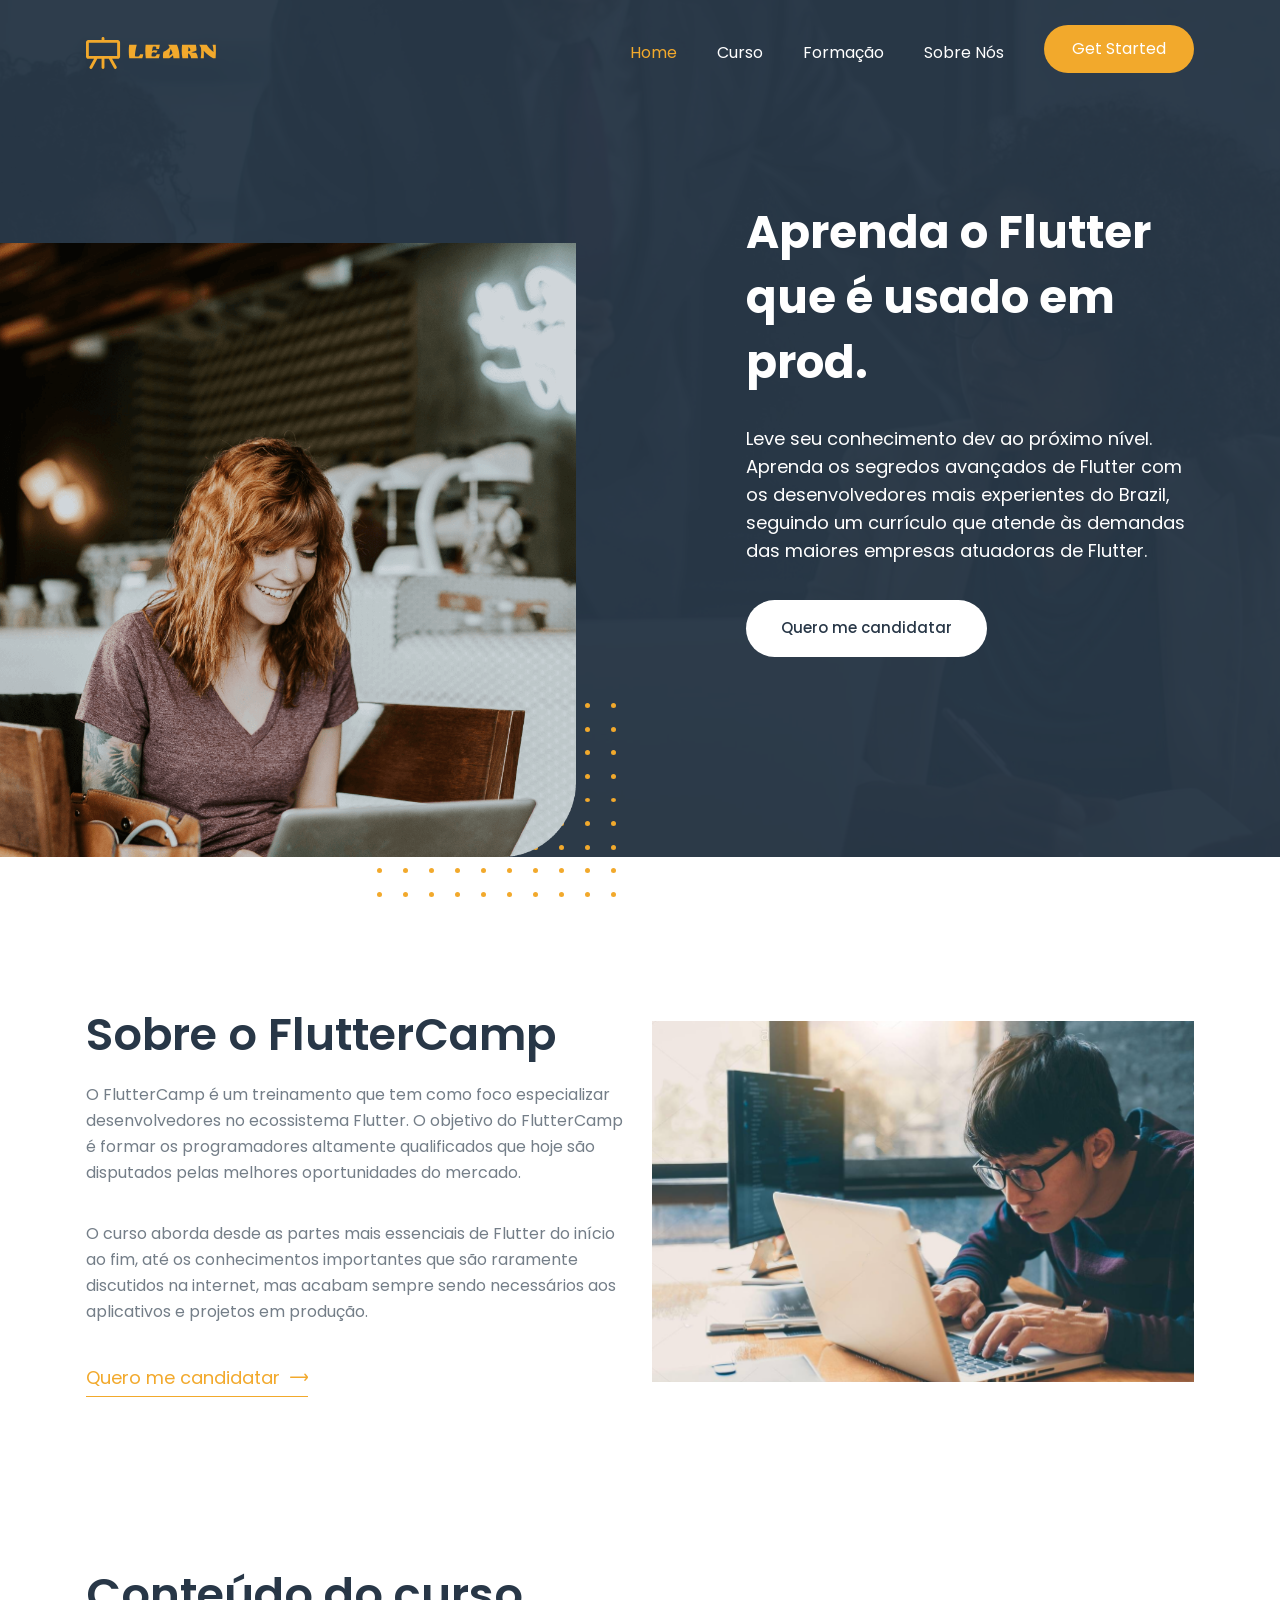
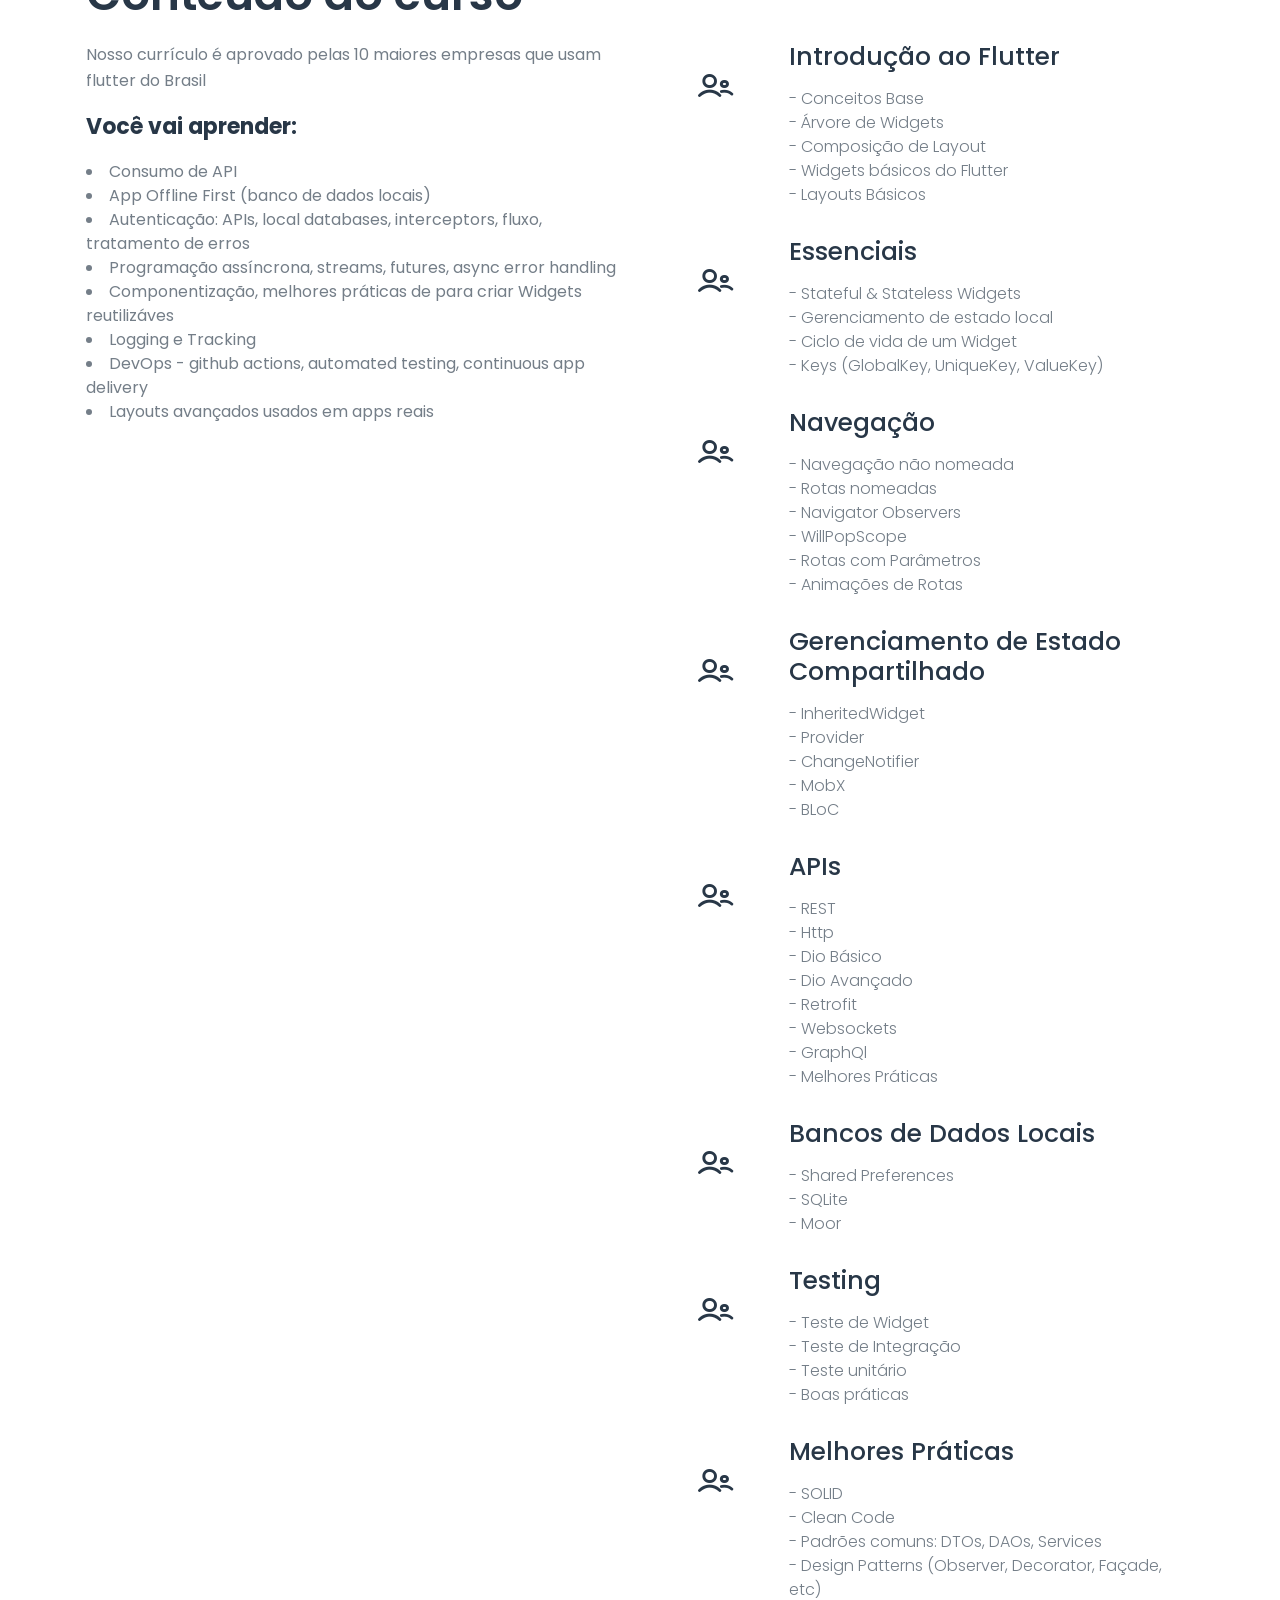
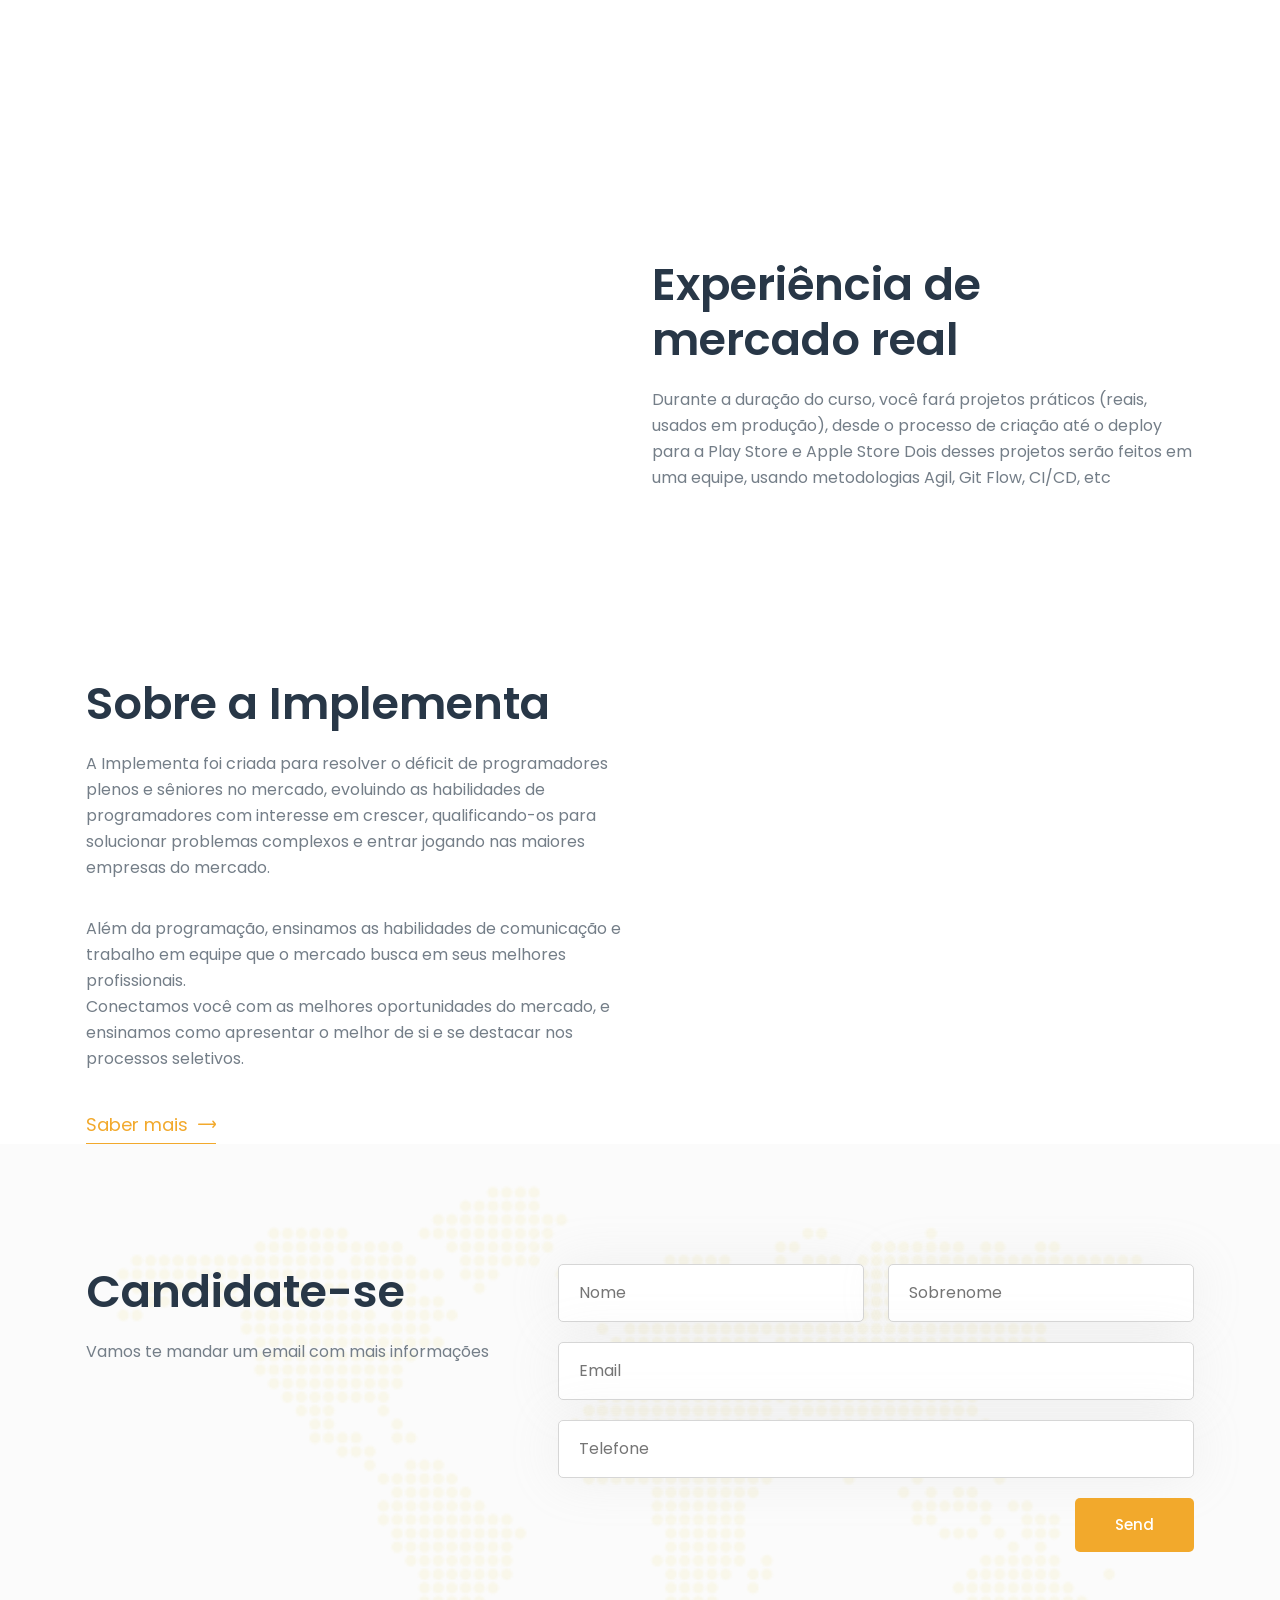
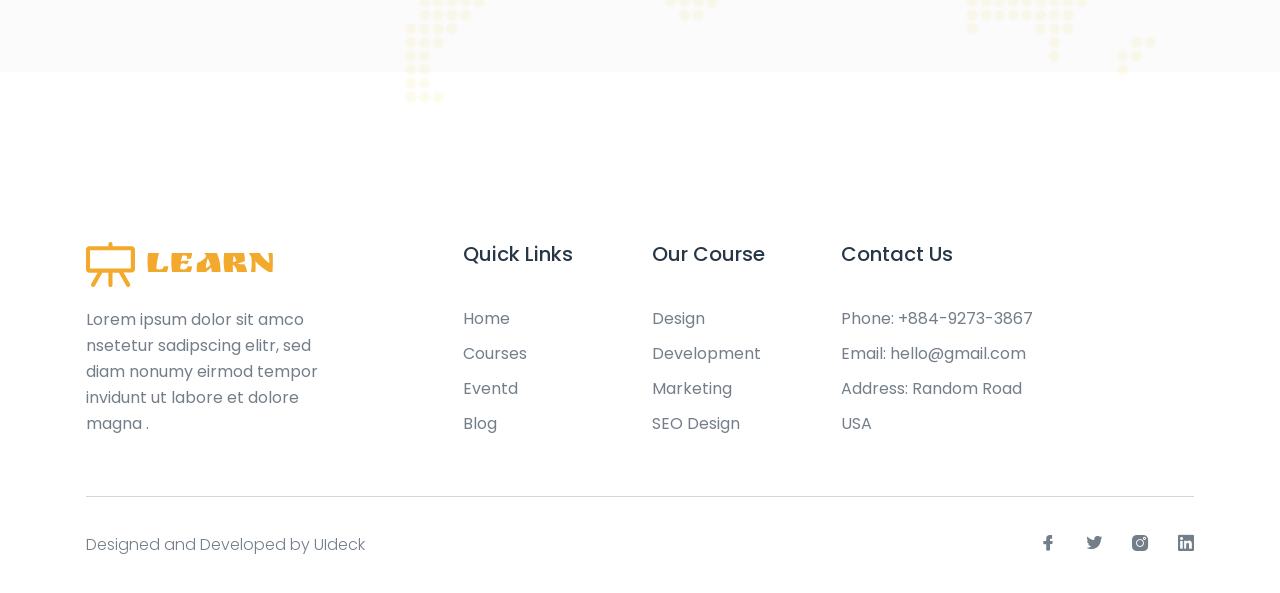
==== commit f25f897b: "asdad" ====
--- a/index.html
+++ b/index.html
@@ -3,7 +3,7 @@
    <head>
       <meta charset="utf-8">
       <!--====== Title ======-->
-      <title>Learn - Education & Online Course Website Template</title>
+      <title>FlutterCamp - Equipe Implementa</title>
       <meta name="description" content="">
       <meta name="viewport" content="width=device-width, initial-scale=1">
       <!--====== Favicon Icon ======-->
@@ -61,16 +61,13 @@
                                  <a class="page-scroll" href="#home">Home</a>
                               </li>
                               <li class="nav-item">
-                                 <a class="page-scroll" href="#courses">Courses</a>
+                                 <a class="page-scroll" href="#courses">Curso</a>
                               </li>
                               <li class="nav-item">
-                                 <a class="page-scroll" href="#mentors">Mentors</a>
+                                 <a class="page-scroll" href="#mentors">Formação</a>
                               </li>
                               <li class="nav-item">
-                                 <a class="page-scroll" href="#blog">Blog</a>
-                              </li>
-                              <li class="nav-item">
-                                 <a class="page-scroll" href="#contact">Contact</a>
+                                 <a class="page-scroll" href="#blog">Sobre Nós</a>
                               </li>
                               <li class="nav-item">
                                  <a class="header-btn btn-hover" href="#courses">Get Started</a>
@@ -95,8 +92,9 @@
             <div class="row align-items-center">
                <div class="col-xl-5 offset-xl-7 col-lg-8 offset-lg-2 col-md-10 offset-md-1">
                   <div class="hero-content">
-                     <h2 class="mb-30 wow fadeInUp" data-wow-delay=".2s">Aprenda flutter para usar em prod.</h2>
-                     <p class="wow fadeInUp" data-wow-delay=".4s">Leve seu conhecimento dev ao próximo nível, aprenda os segredos de Flutter com as pessoas mais experientes do mercado, seguindo um currículo aprovado pelas maiores empresas atuadoras de Flutter.</p>
+                     <h2 class="mb-30 wow fadeInUp" data-wow-delay=".2s">Aprenda o Flutter que é usado em prod.</h2>
+					 <!-- Aumente seu nível para Especialista. -->
+                     <p class="wow fadeInUp" data-wow-delay=".4s">Leve seu conhecimento dev ao próximo nível. Aprenda os segredos avançados de Flutter com os desenvolvedores mais experientes do Brazil, seguindo um currículo que atende às demandas das maiores empresas atuadoras de Flutter.</p>
                      <div class="hero-btns">
                         <a href="#courses" class="main-btn wow fadeInUp" data-wow-delay=".6s">Quero me candidatar</a>
                      </div>
@@ -374,13 +372,15 @@
                      </div>
                      <div class="content">
                         <p class="mb-35 wow fadeInUp" data-wow-delay=".4s">
-						   O FlutterCamp é um treinamento de 4 mêses que tem como foco especializar desenvolvedores no ecossistema Flutter. O objetivo do curso é criar programadores altamente qualificados para serem contratados pelas empresas parceiras da Implementa.
+							O FlutterCamp é um treinamento que tem como foco especializar desenvolvedores no ecossistema Flutter. O objetivo do FlutterCamp é formar os programadores altamente qualificados que hoje são disputados pelas melhores oportunidades do mercado.                        </p>
+
+													</p>
+                        <p class="mb-35 wow fadeInUp" data-wow-delay=".4s">
+							O curso aborda desde as partes mais essenciais de Flutter do início ao fim, até os conhecimentos importantes que são raramente discutidos na internet, mas acabam sempre sendo necessários aos aplicativos e projetos em produção.
                         </p>
-                        <p class="mb-35 wow fadeInUp" data-wow-delay=".4s">
-						   O curso cobre não apenas as partes mais essenciais de Flutter do início ao fim, mas também ensina conhecimentos importantes que raramente são falados sobre na internet, mas acabam sempre acabam sendo necessários em aplicativos em produção.                            ‍
-                        </p>
-                        </p>
-                        <a href="https://rebrand.ly/learn-ud" rel="nofollow" class="read-more-btn wow fadeInUp" data-wow-delay=".5s">Quero me candidatar <i class="lni lni-arrow-right"></i></a>
+        
+        
+						<a href="https://rebrand.ly/learn-ud" rel="nofollow" class="read-more-btn wow fadeInUp" data-wow-delay=".5s">Quero me candidatar <i class="lni lni-arrow-right"></i></a>
                      </div>
                   </div>
                </div>
@@ -707,10 +707,10 @@
 					<div class="content">
 						<p class="mb-35 wow fadeInUp" data-wow-delay=".4s">
 
-							Durante a duração do curso, você fará um total de 4 projetos práticos (reais, usados em produção), desde o processo de criação até o deploy para a Play Store e Apple Store
+							Durante a duração do curso, você fará projetos práticos (reais, usados em produção), desde o processo de criação até o deploy para a Play Store e Apple Store
 							Dois desses projetos serão feitos em uma equipe, usando metodologias Agil, Git Flow, CI/CD, etc</p>
 												   </p>
-					   <a href="https://rebrand.ly/learn-ud" rel="nofollow" class="read-more-btn wow fadeInUp" data-wow-delay=".5s">Saber mais <i class="lni lni-arrow-right"></i></a>
+					   <!-- <a href="https://rebrand.ly/learn-ud" rel="nofollow" class="read-more-btn wow fadeInUp" data-wow-delay=".5s">Saber mais <i class="lni lni-arrow-right"></i></a> -->
 					</div>
 				 </div>
 			  </div>
@@ -719,7 +719,7 @@
 	 </section>
 	 <!--====== WELCOME PART ENDS ======-->
       <!--====== TEAM PART START ======-->
-	  <section id="mentors" class="team-area pt-170 pb-140">
+	  <!-- <section id="mentors" class="team-area pt-170 pb-140">
 		<div class="container">
 		<div class="row">
 		<div class="mx-auto col-xl-6 col-lg-7 col-md-10">
@@ -733,7 +733,7 @@
 			<div class="col-xl-3 col-lg-3 col-md-6">
 			<div class="single-team">
 			<div class="team-img">
-			<img src="https://preview.uideck.com/items/learn/assets/images/team/team-2.png" alt="">
+			<img src="assets/images/rully.jfif" alt="">
 			<div class="social-link">
 			<ul>
 			<li><a href="javascript:void(0)"><i class="lni lni-facebook-filled"></i></a></li>
@@ -742,9 +742,9 @@
 			</ul>
 			</div>
 			</div>
-			<div class="team-info">
-			<h4>Jhon Abraham</h4>
-			<p>Business Marketing Expert</p>
+			<div class="team-info">	
+			<h4>Rully Alves</h4>
+			<p>Programador Sênior, trabalha com Flutter há 4 anos, 	  pelo maravilhoso mundo do desenvolvimento mobile utilizando o SDK da Google , o Flutter.Atualmente, desenvolvo soluções para backend e mobile.			</p>
 			</div>
 			</div>
 			</div>
@@ -768,7 +768,7 @@
 			</div>
 		</div>
 		</div>
-		</section>
+		</section> -->
          <!--====== TEAM PART ENDS ======-->
 	  
 	   <!--====== WELCOME PART START ======-->
@@ -782,11 +782,11 @@
 					</div>
 					<div class="content">
 						<p class="mb-35 wow fadeInUp" data-wow-delay=".4s">
-							A implementa é uma equipe que foi criada para resolver o déficit no mercado de programação de programadores qualificados e experientes, evoluindo as habilidades de programadores com interesse de crescer.
-</p>
+							A Implementa foi criada para resolver o déficit de programadores plenos e sêniores no mercado, evoluindo as habilidades de programadores com interesse em crescer, qualificando-os para solucionar problemas complexos e entrar jogando nas maiores empresas do mercado.
+						</p>
 					   <p class="mb-35 wow fadeInUp" data-wow-delay=".4s">
-						É uma empresa feito por devs, com intenção de desenvolver os própios desenvolvedores para poderem atuar em um nível elevado e adaptado para o momento atual. 
-					</p>
+						Além da programação, ensinamos as habilidades de comunicação e trabalho em equipe que o mercado busca em seus melhores profissionais.<br>
+						Conectamos você com as melhores oportunidades do mercado, e ensinamos como apresentar o melhor de si e se destacar nos processos seletivos.					</p>
 												   </p>
 					   <a href="https://rebrand.ly/learn-ud" rel="nofollow" class="read-more-btn wow fadeInUp" data-wow-delay=".5s">Saber mais <i class="lni lni-arrow-right"></i></a>
 					</div>
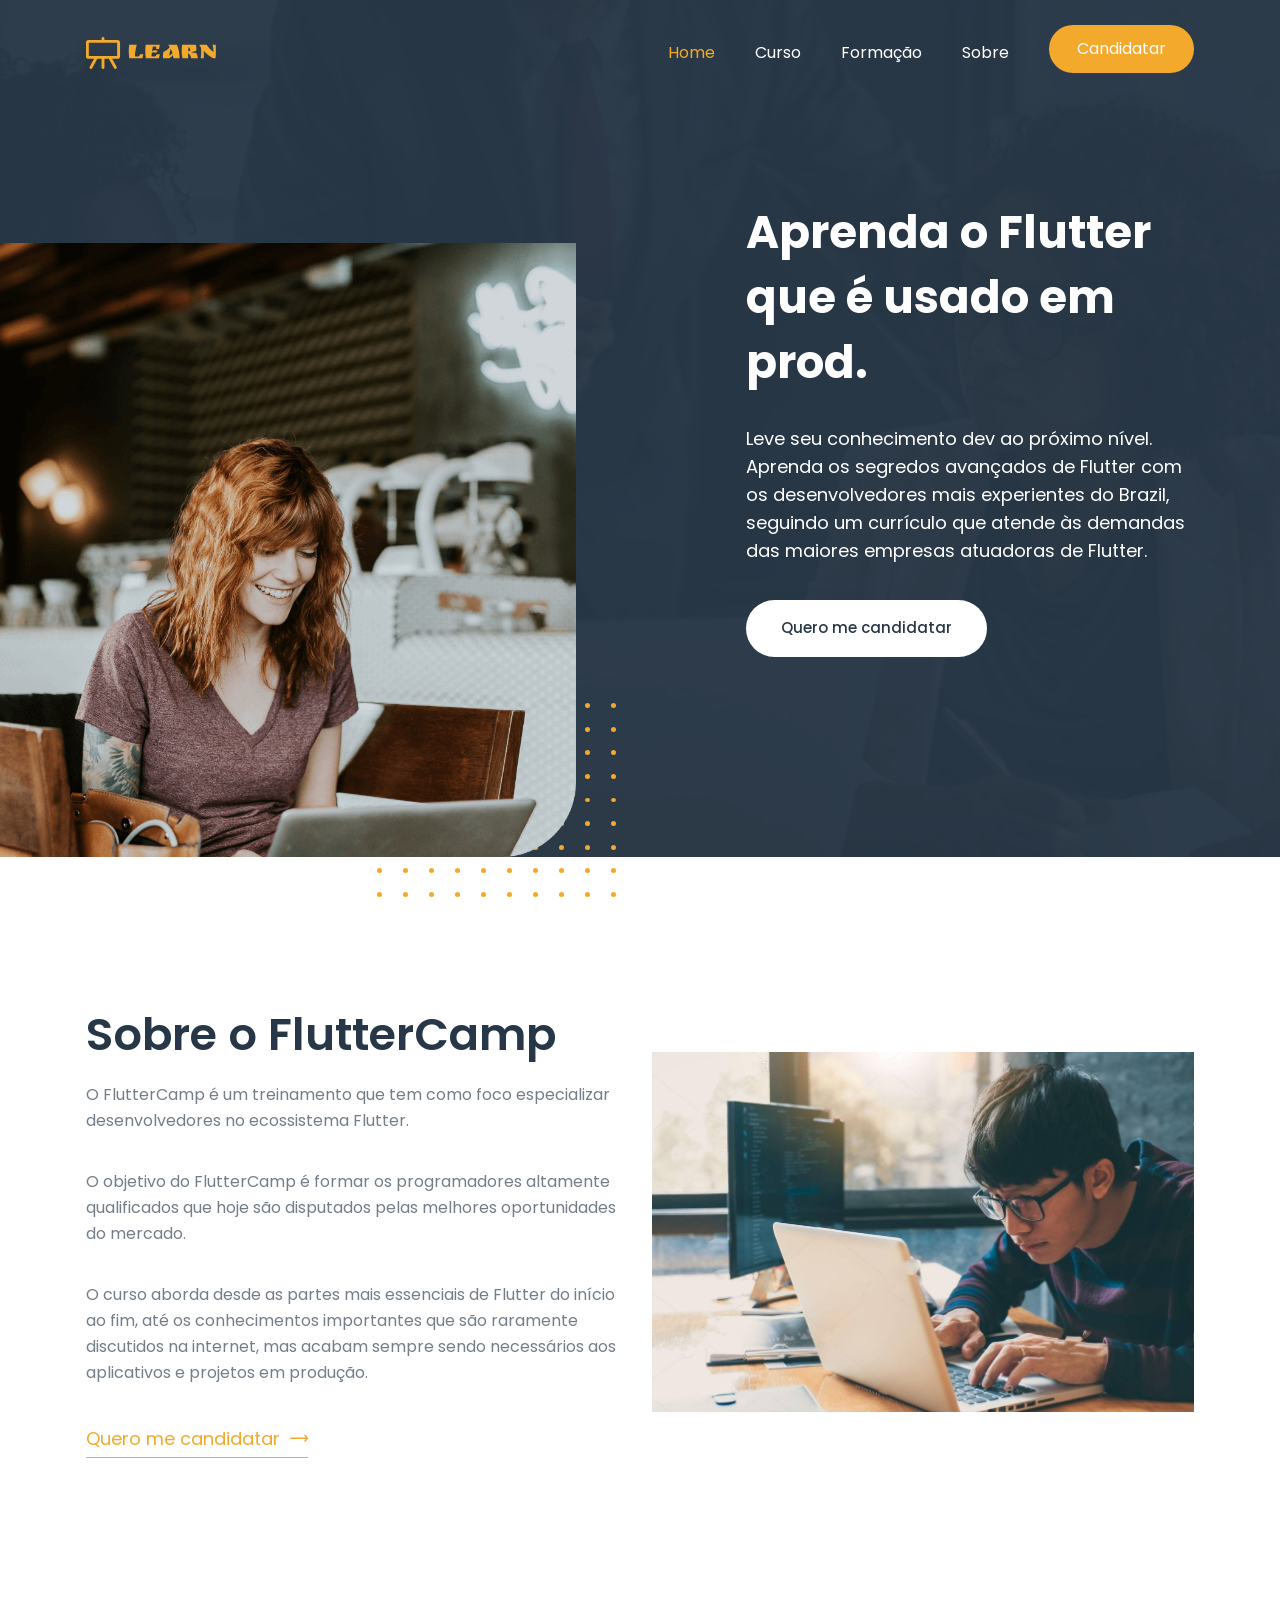
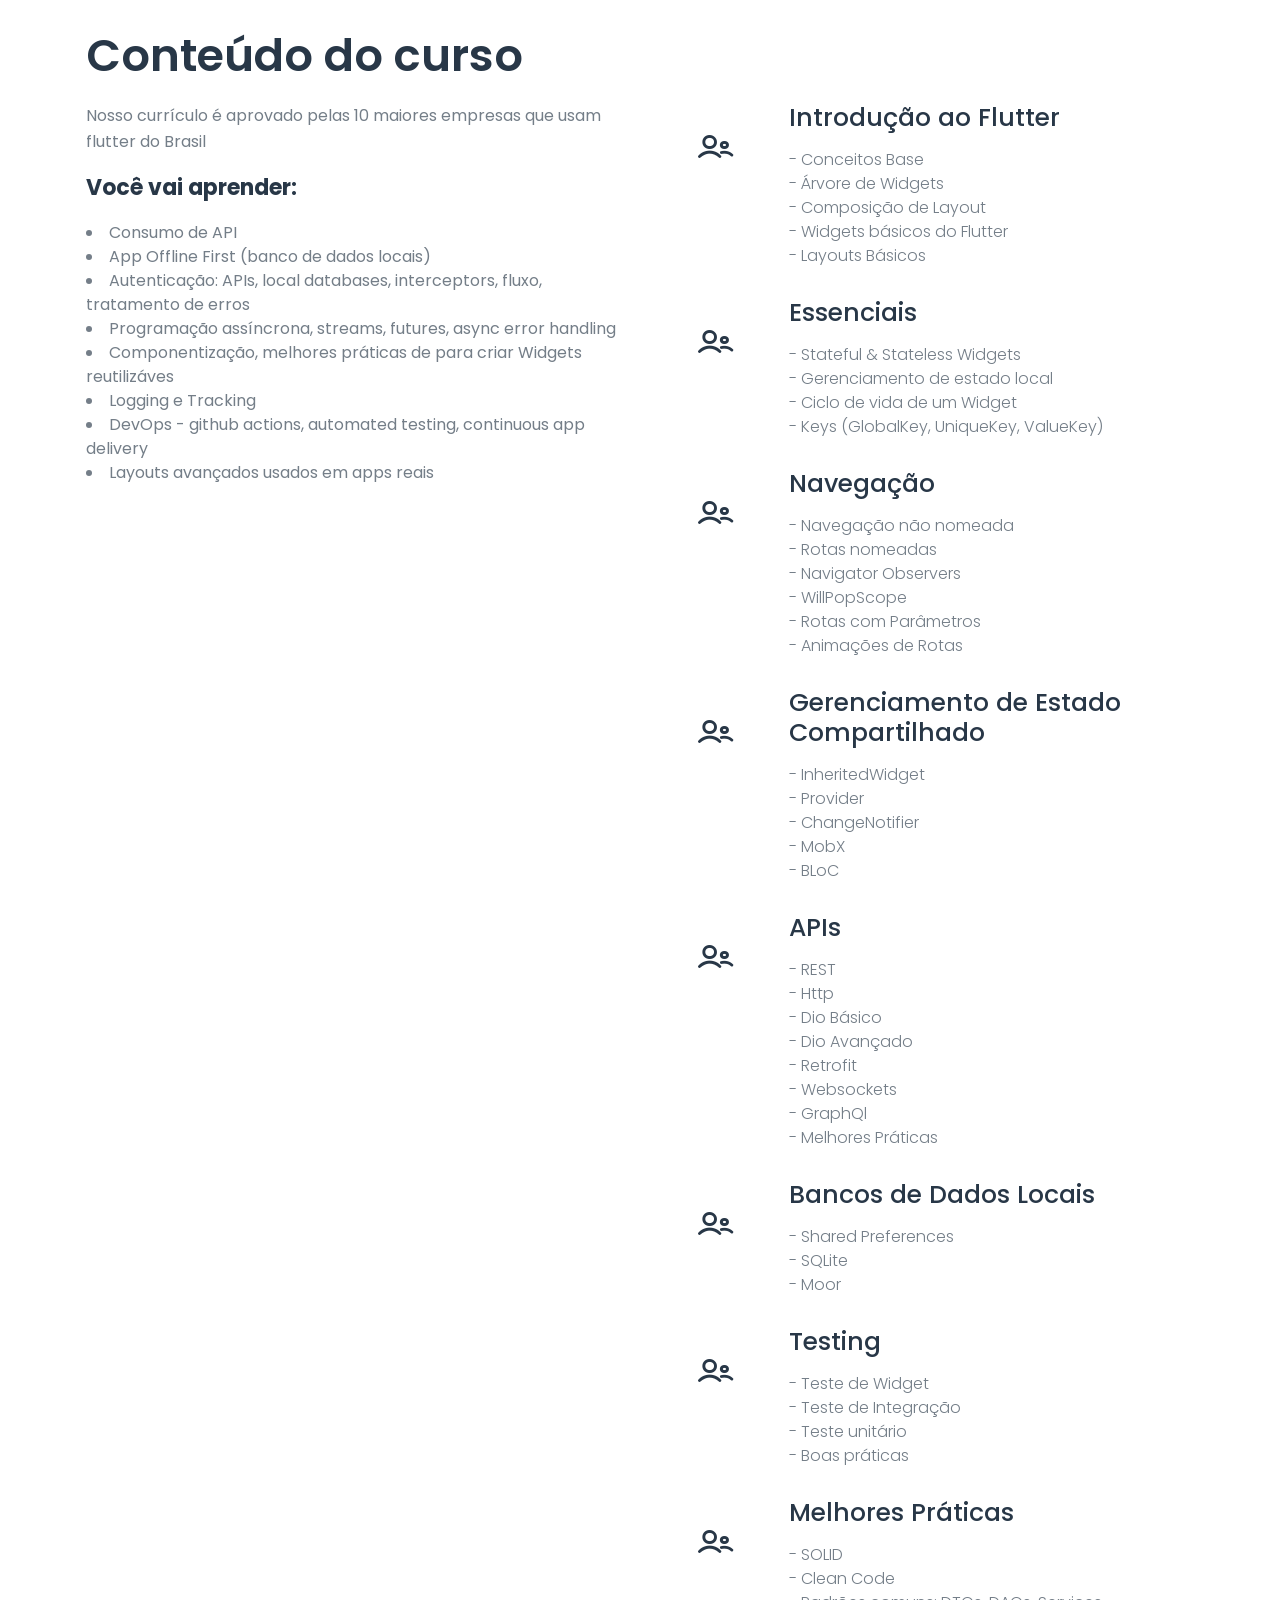
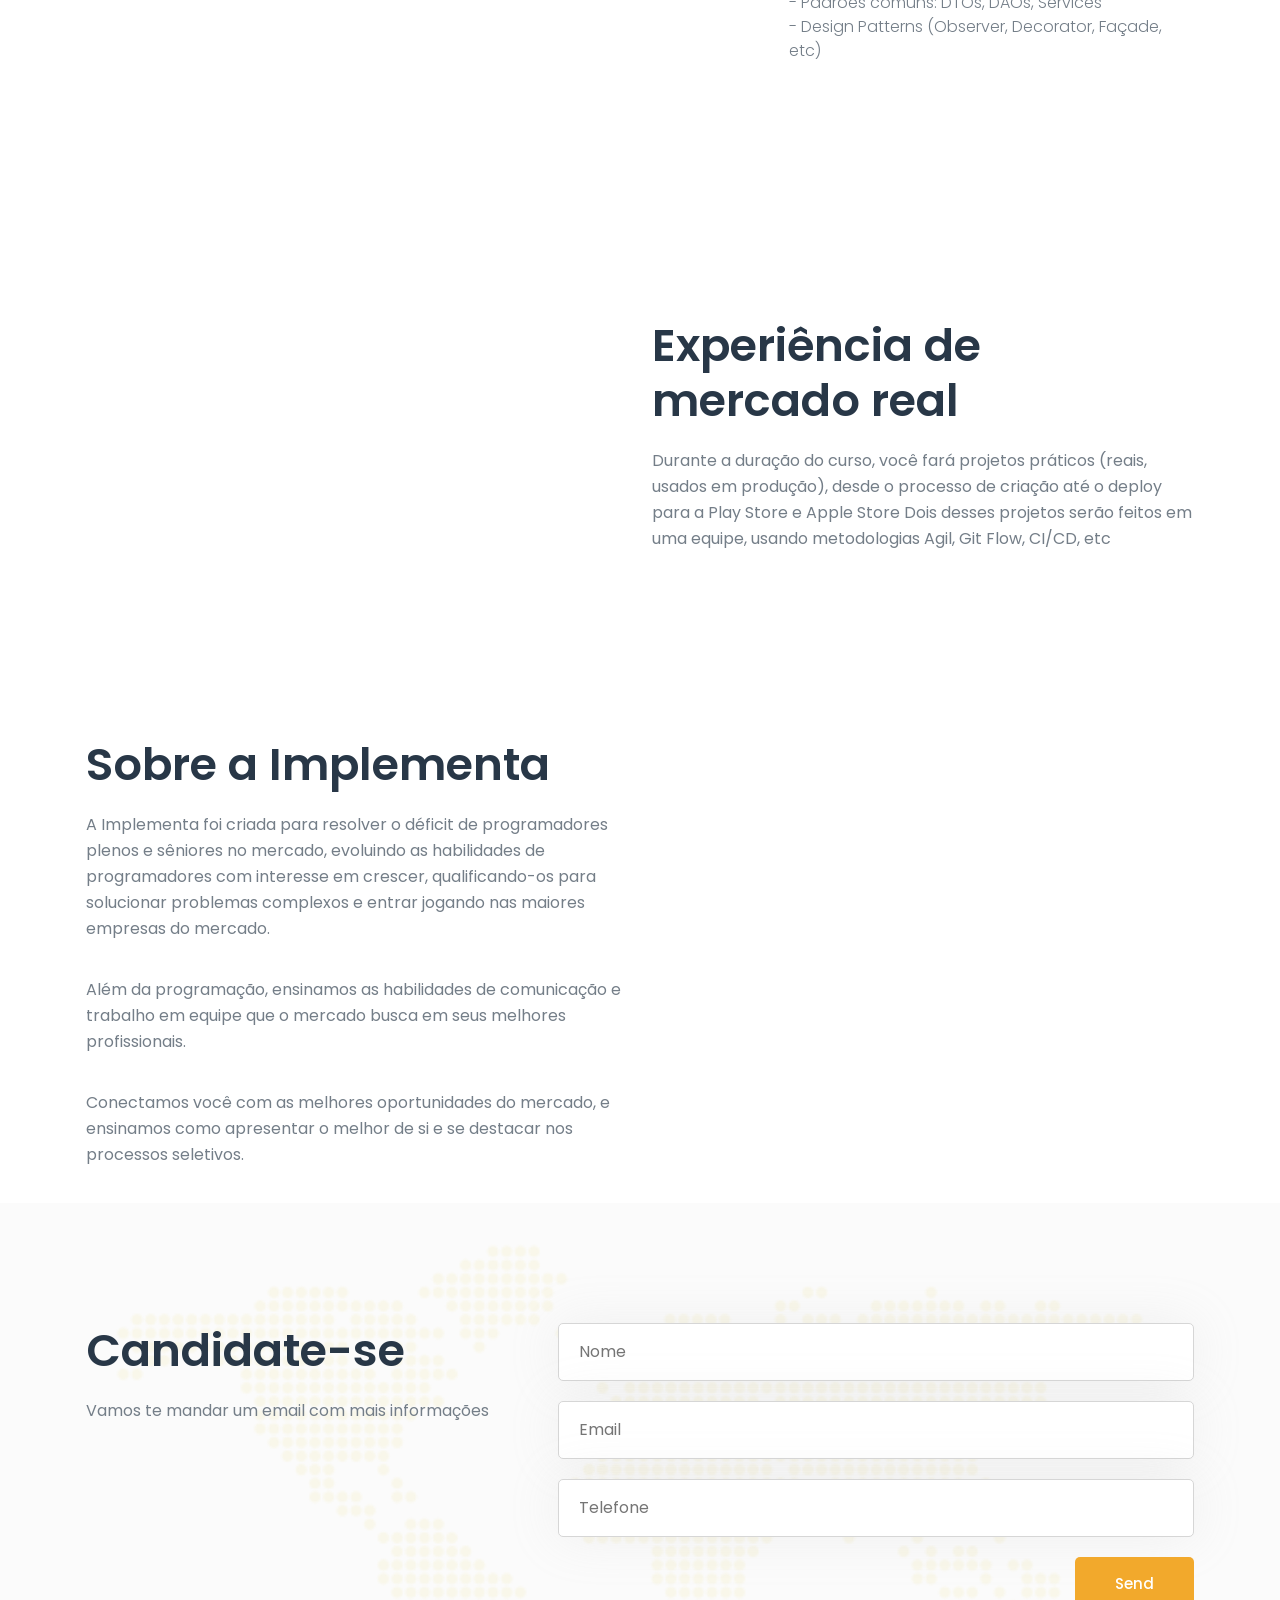
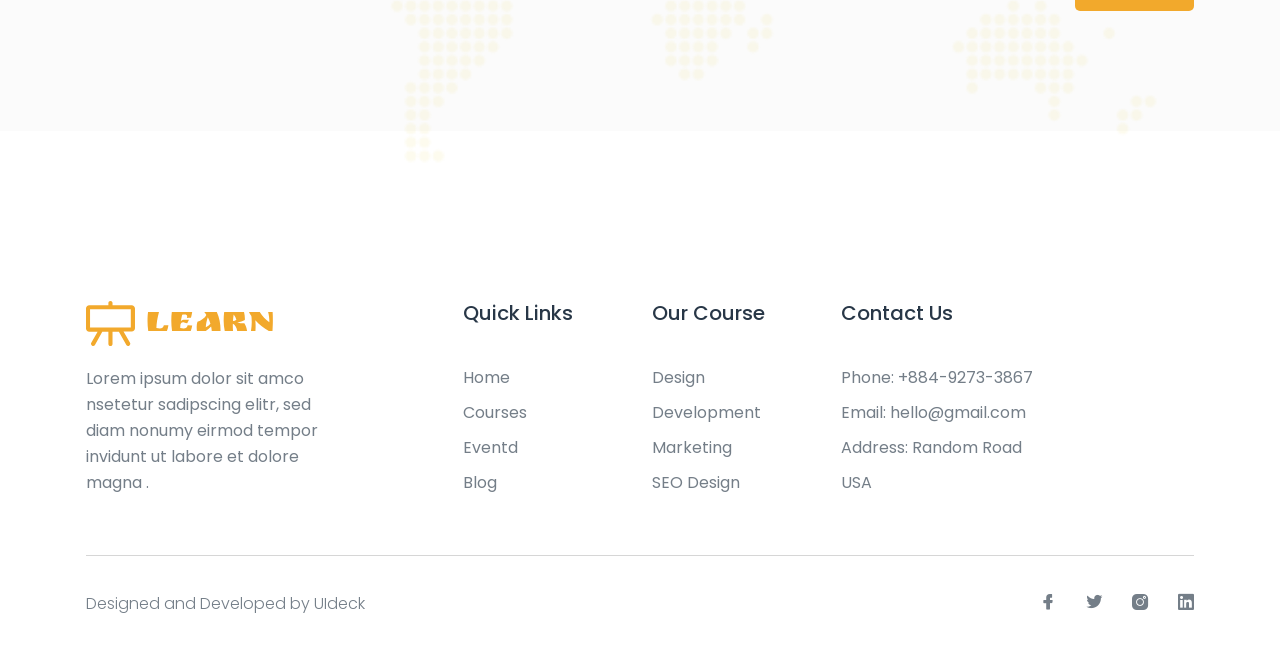
==== commit 1a0adbaa: "asddsa" ====
--- a/index.html
+++ b/index.html
@@ -61,16 +61,16 @@
                                  <a class="page-scroll" href="#home">Home</a>
                               </li>
                               <li class="nav-item">
-                                 <a class="page-scroll" href="#courses">Curso</a>
+                                 <a class="page-scroll" href="#curso">Curso</a>
                               </li>
                               <li class="nav-item">
-                                 <a class="page-scroll" href="#mentors">Formação</a>
+                                 <a class="page-scroll" href="#formacao">Formação</a>
                               </li>
                               <li class="nav-item">
-                                 <a class="page-scroll" href="#blog">Sobre Nós</a>
+                                 <a class="page-scroll" href="#sobre">Sobre</a>
                               </li>
                               <li class="nav-item">
-                                 <a class="header-btn btn-hover" href="#courses">Get Started</a>
+                                 <a class="header-btn btn-hover" href="#candidatar">Candidatar</a>
                               </li>
                            </ul>
                         </div>
@@ -95,8 +95,8 @@
                      <h2 class="mb-30 wow fadeInUp" data-wow-delay=".2s">Aprenda o Flutter que é usado em prod.</h2>
 					 <!-- Aumente seu nível para Especialista. -->
                      <p class="wow fadeInUp" data-wow-delay=".4s">Leve seu conhecimento dev ao próximo nível. Aprenda os segredos avançados de Flutter com os desenvolvedores mais experientes do Brazil, seguindo um currículo que atende às demandas das maiores empresas atuadoras de Flutter.</p>
-                     <div class="hero-btns">
-                        <a href="#courses" class="main-btn wow fadeInUp" data-wow-delay=".6s">Quero me candidatar</a>
+                     <div class="hero-btfns">
+                        <a href="#candidatar" class="main-btn wow fadeInUp" data-wow-delay=".6s">Quero me candidatar</a>
                      </div>
                   </div>
                </div>
@@ -362,7 +362,7 @@
          </section>
          <!--====== COURSES PART ENDS ======-->
       <!--====== WELCOME PART START ======-->
-      <section class="welcome-area mt-150">
+      <section id="curso" class="welcome-area mt-150">
          <div class="container">
             <div class="row align-items-center">
                <div class="col-xl-6 col-lg-6">
@@ -372,7 +372,10 @@
                      </div>
                      <div class="content">
                         <p class="mb-35 wow fadeInUp" data-wow-delay=".4s">
-							O FlutterCamp é um treinamento que tem como foco especializar desenvolvedores no ecossistema Flutter. O objetivo do FlutterCamp é formar os programadores altamente qualificados que hoje são disputados pelas melhores oportunidades do mercado.                        </p>
+							O FlutterCamp é um treinamento que tem como foco especializar desenvolvedores no ecossistema Flutter. 
+						</p>	
+							<p class="mb-35 wow fadeInUp" data-wow-delay=".4s">
+								O objetivo do FlutterCamp é formar os programadores altamente qualificados que hoje são disputados pelas melhores oportunidades do mercado.                        </p>
 
 													</p>
                         <p class="mb-35 wow fadeInUp" data-wow-delay=".4s">
@@ -380,7 +383,7 @@
                         </p>
         
         
-						<a href="https://rebrand.ly/learn-ud" rel="nofollow" class="read-more-btn wow fadeInUp" data-wow-delay=".5s">Quero me candidatar <i class="lni lni-arrow-right"></i></a>
+						<a href="#candidatar" rel="nofollow" class="read-more-btn wow fadeInUp" data-wow-delay=".5s">Quero me candidatar <i class="lni lni-arrow-right"></i></a>
                      </div>
                   </div>
                </div>
@@ -541,7 +544,7 @@
          </section>
          <!--====== BLOG PART ENDS ======-->
       <!--====== CURRICULUM PART START ======-->
-      <section id="why" class="video-area">
+      <section id="formacao" class="video-area">
 		  
 		  <div class="container">
 			  <div class="row">
@@ -772,7 +775,7 @@
          <!--====== TEAM PART ENDS ======-->
 	  
 	   <!--====== WELCOME PART START ======-->
-	   <section class="welcome-area mt-150">
+	   <section id="sobre"  class="welcome-area mt-150">
 		<div class="container">
 		   <div class="row align-items-center">
 			  <div class="col-xl-6 col-lg-6">
@@ -785,10 +788,12 @@
 							A Implementa foi criada para resolver o déficit de programadores plenos e sêniores no mercado, evoluindo as habilidades de programadores com interesse em crescer, qualificando-os para solucionar problemas complexos e entrar jogando nas maiores empresas do mercado.
 						</p>
 					   <p class="mb-35 wow fadeInUp" data-wow-delay=".4s">
-						Além da programação, ensinamos as habilidades de comunicação e trabalho em equipe que o mercado busca em seus melhores profissionais.<br>
+						Além da programação, ensinamos as habilidades de comunicação e trabalho em equipe que o mercado busca em seus melhores profissionais.
+						</p>
+						<p class="mb-35 wow fadeInUp" data-wow-delay=".4s">
+						
 						Conectamos você com as melhores oportunidades do mercado, e ensinamos como apresentar o melhor de si e se destacar nos processos seletivos.					</p>
 												   </p>
-					   <a href="https://rebrand.ly/learn-ud" rel="nofollow" class="read-more-btn wow fadeInUp" data-wow-delay=".5s">Saber mais <i class="lni lni-arrow-right"></i></a>
 					</div>
 				 </div>
 			  </div>
@@ -802,7 +807,7 @@
 	 </section>
 	 <!--====== WELCOME PART ENDS ======-->
       <!--====== CONTACT PART START ======-->
-      <section id="contact" class="contact-area">
+      <section id="candidatar" class="contact-area">
          <div class="map-bg">
             <img src="assets/images/map-bg.svg" alt="">
          </div>
@@ -823,11 +828,8 @@
                   <div class="contact-form-wrapper">
                      <form action="assets/contact.php">
                         <div class="row">
-                           <div class="col-md-6">
+                           <div class="col-md-12">
                               <input type="text" placeholder="Nome" name="name" id="name">
-                           </div>
-                           <div class="col-md-6">
-                              <input type="text" placeholder="Sobrenome" name="surname" id="surname">
                            </div>
                         </div>
                         <div class="row">
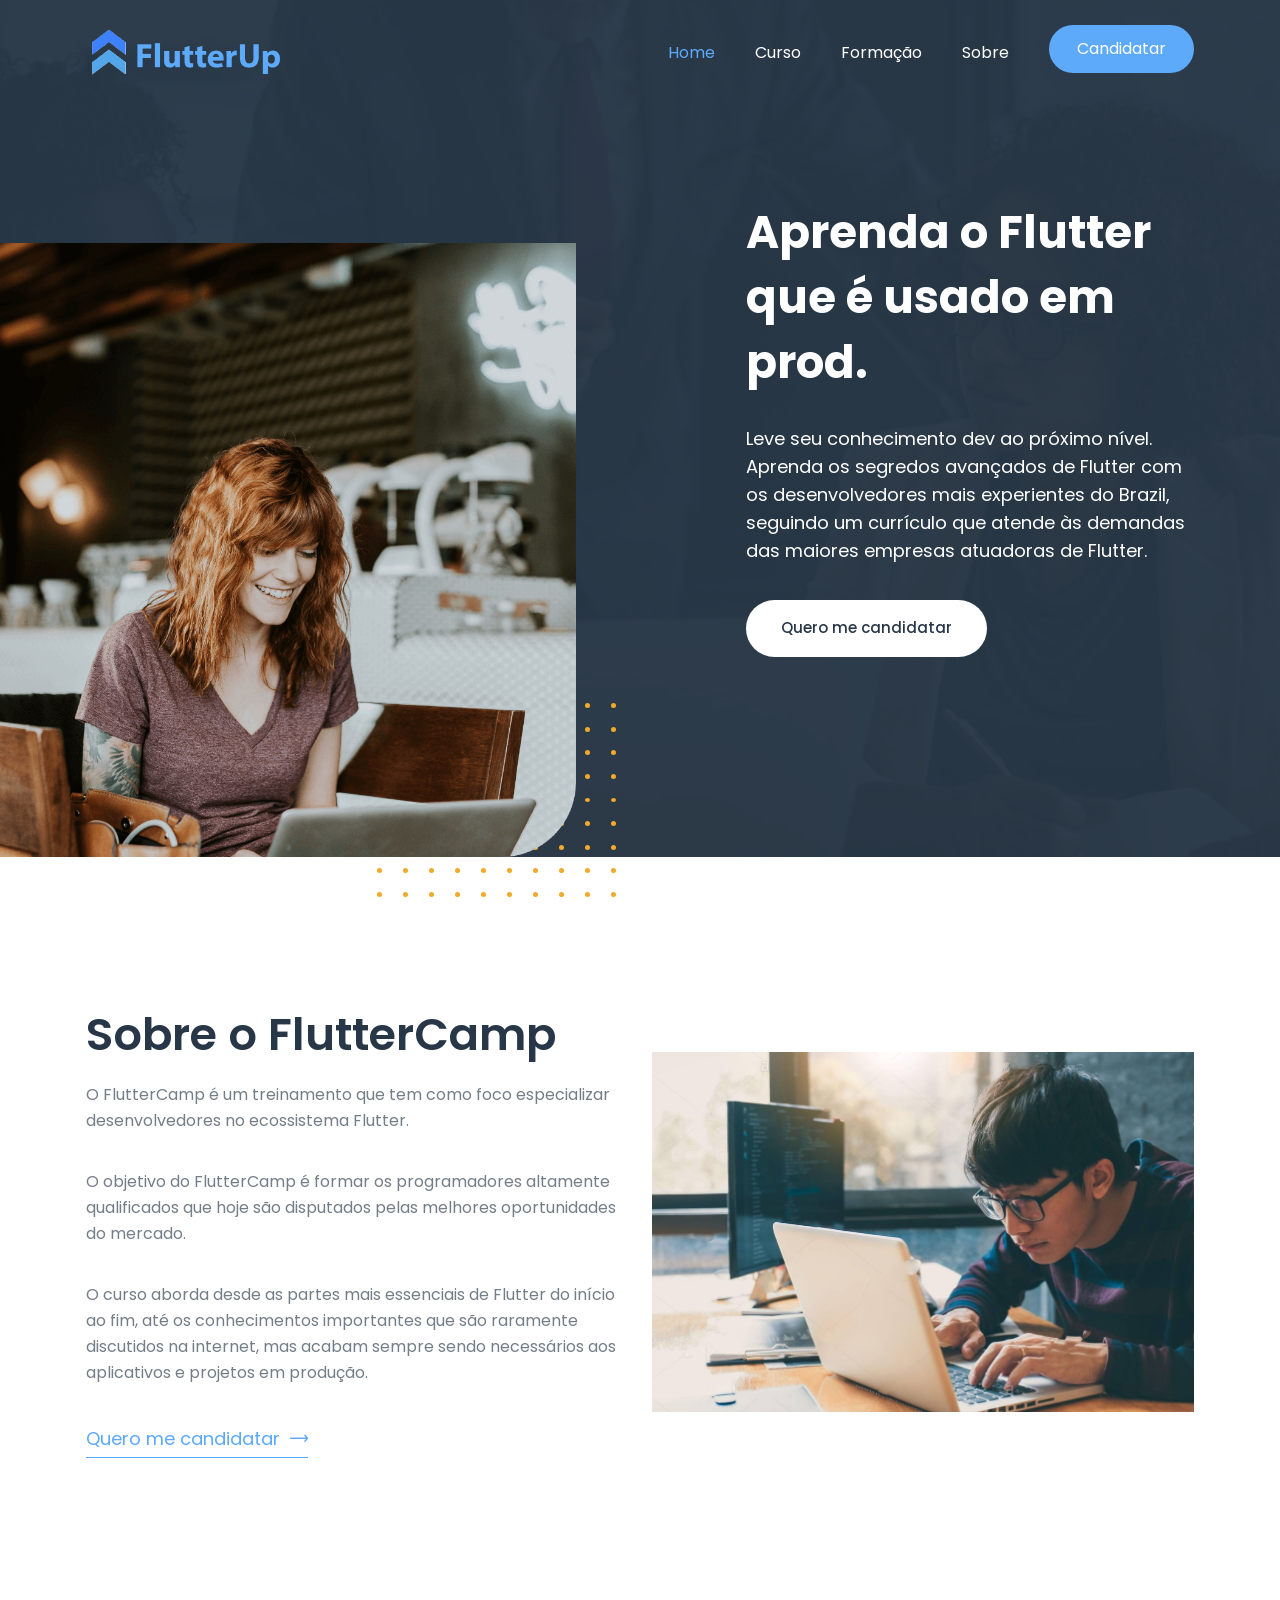
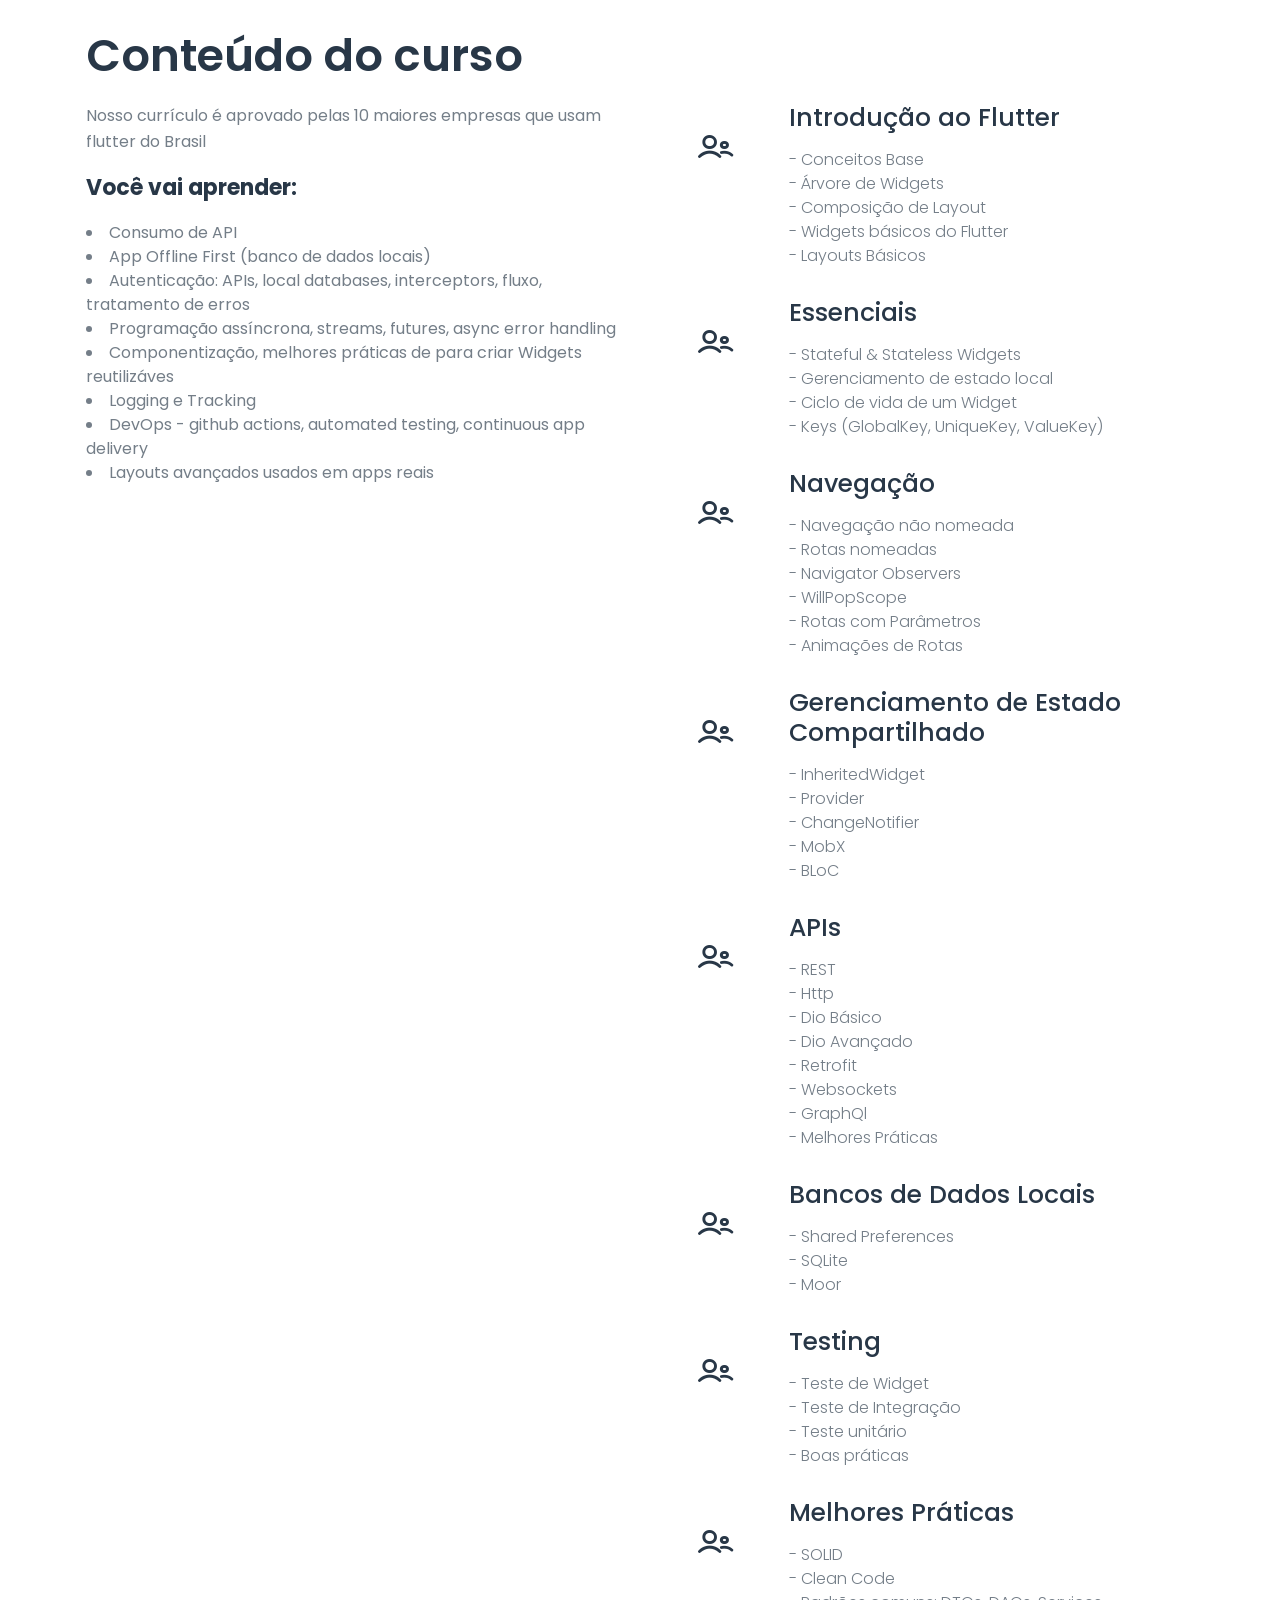
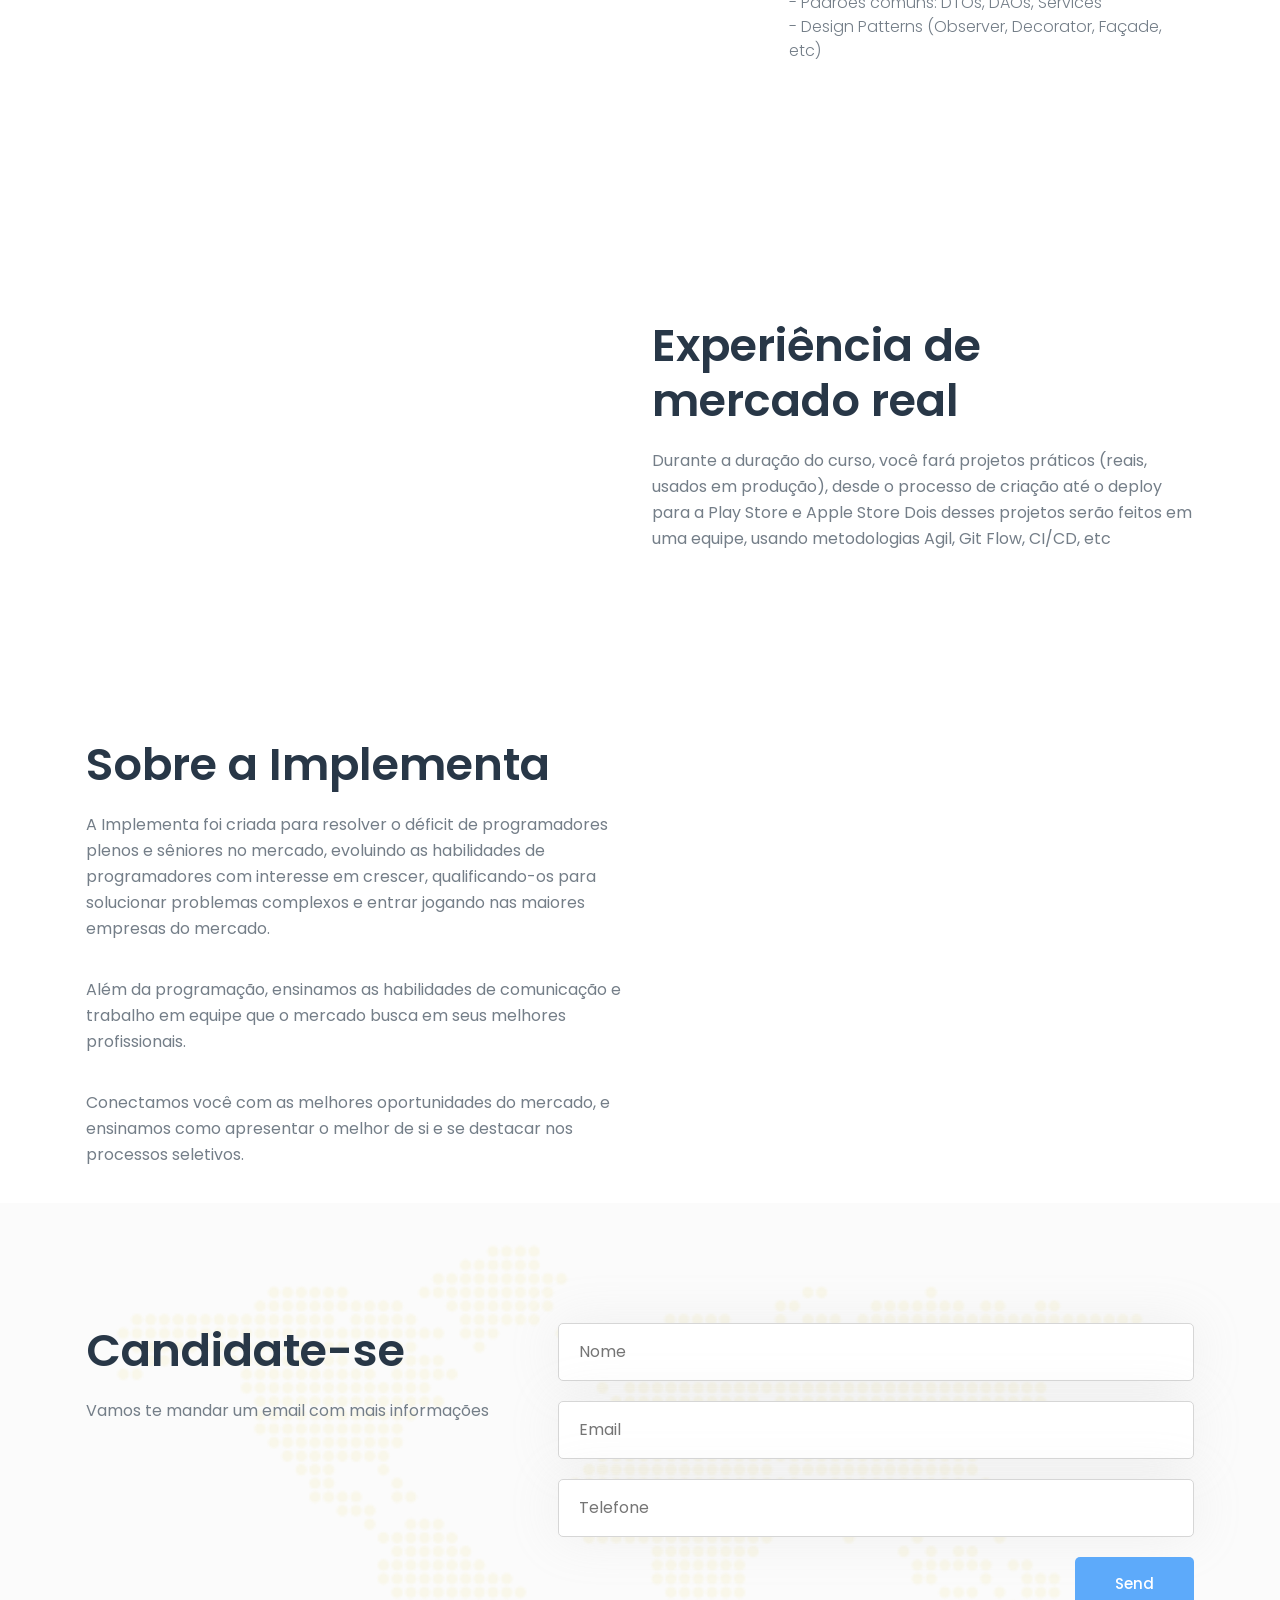
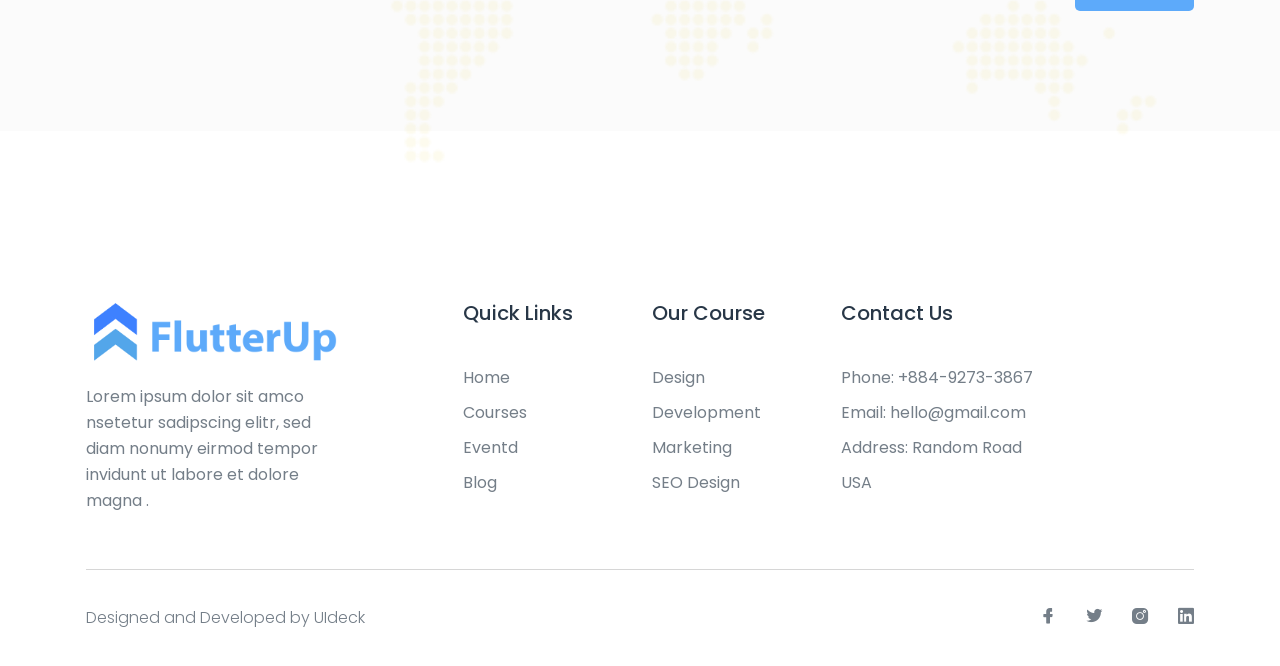
==== commit 2ec377ba: "ffff" ====
--- a/index.html
+++ b/index.html
@@ -47,7 +47,7 @@
                   <div class="col-xl-12">
                      <nav class="navbar navbar-expand-lg">
                         <a class="navbar-brand" href="index.html">
-                        <img id="logo" src="assets/images/logo.svg" alt="Logo">
+                        <img id="logo" src="assets/images/logo.png" alt="Logo">
                         </a>
                         <button class="navbar-toggler" type="button" data-toggle="collapse" data-target="#navbarSupportedContent"
                            aria-controls="navbarSupportedContent" aria-expanded="false" aria-label="Toggle navigation">
@@ -861,7 +861,7 @@
                <div class="col-xl-3 col-lg-3 col-md-6">
                   <div class="footer-widget">
                      <a href="index.html" class="logo d-blok">
-                     <img src="assets/images/logo.svg" alt="">
+                     <img src="assets/images/logo.png" alt="">
                      </a>
                      <p>Lorem ipsum dolor sit amco nsetetur sadipscing elitr, sed diam nonumy eirmod tempor invidunt ut labore et dolore magna .</p>
                   </div>
--- a/assets/css/style.css
+++ b/assets/css/style.css
@@ -199,13 +199,13 @@
 
 input:focus,
 textarea:focus {
-  border-color: #F2A92C;
+  border-color: rgb(93,170,250);
 }
 
 .back-to-top {
   width: 45px;
   height: 45px;
-  background: #F2A92C;
+  background: rgb(93,170,250);
   text-align: center;
   line-height: 45px;
   font-size: 20px;
@@ -258,7 +258,7 @@
 }
 
 .main-btn:hover {
-  color: #F2A92C;
+  color: rgb(93,170,250);
 }
 
 .btn-hover {
@@ -376,7 +376,7 @@
   height: 100%;
   border-style: solid;
   /* Spinner Color */
-  border-color: #F2A92C #F2A92C #F9F9F9;
+  border-color: rgb(93,170,250) rgb(93,170,250) #F9F9F9;
   border-radius: 50%;
   border-width: 6px;
 }
@@ -1303,7 +1303,7 @@
 }
 
 .navbar-brand img {
-  width: 150px;
+  width: 250px;
 }
 
 @media (max-width: 767px) {
@@ -1450,13 +1450,13 @@
 }
 
 .navbar-nav .nav-item a.active, .navbar-nav .nav-item a:hover {
-  color: #F2A92C;
+  color: rgb(93,170,250);
 }
 
 .navbar-nav .nav-item a.header-btn {
   padding: 12px 28px;
   border-radius: 30px;
-  background: #F2A92C;
+  background: rgb(93,170,250);
   color: #fff;
   display: inline-block;
 }
@@ -1527,7 +1527,7 @@
 
 .navbar-nav .nav-item .sub-menu li a.active, .navbar-nav .nav-item .sub-menu li a:hover {
   padding-left: 25px;
-  color: #F2A92C;
+  color: rgb(93,170,250);
 }
 
 .navbar-nav .sub-nav-toggler {
@@ -1584,11 +1584,11 @@
 }
 
 .sticky .navbar-nav .nav-item a::before {
-  background-color: #F2A92C;
+  background-color: rgb(93,170,250);
 }
 
 .sticky .navbar-nav .nav-item a.active, .sticky .navbar-nav .nav-item a:hover {
-  color: #F2A92C;
+  color: rgb(93,170,250);
 }
 
 .sticky .navbar-nav .nav-item a.header-btn {
@@ -1680,7 +1680,7 @@
 }
 
 .hero-area .hero-content a.main-btn:hover {
-  background: #F2A92C;
+  background: rgb(93,170,250);
   color: #fff;
 }
 
@@ -1838,7 +1838,7 @@
 }
 
 .course-area .single-course .course-info h4 a:hover {
-  color: #F2A92C;
+  color: rgb(93,170,250);
 }
 
 @media only screen and (min-width: 992px) and (max-width: 1199px) {
@@ -1901,7 +1901,7 @@
 .course-area .single-course .course-info .course-meta .price span {
   font-size: 16px;
   font-weight: 500;
-  color: #F2A92C;
+  color: rgb(93,170,250);
 }
 
 .course-area .course-pagination .pagination li a {
@@ -1920,12 +1920,12 @@
   margin: 0 10px;
   background: #fff;
   color: #283747;
-  border-color: #F2A92C;
+  border-color: rgb(93,170,250);
 }
 
 .course-area .course-pagination .pagination li a:hover {
   color: #fff;
-  background: #F2A92C;
+  background: rgb(93,170,250);
 }
 
 .course-area .single-course-wrapper .course-img img {
@@ -1938,7 +1938,7 @@
 }
 
 .course-area .course-included ul li i {
-  color: #F2A92C;
+  color: rgb(93,170,250);
   margin-right: 10px;
   font-weight: 700;
 }
@@ -2001,11 +2001,11 @@
 }
 
 .course-area .right-sidebar .course-info ul li span.text-right a:hover {
-  color: #F2A92C;
+  color: rgb(93,170,250);
 }
 
 .course-area .right-sidebar .course-info .main-btn {
-  background: #F2A92C;
+  background: rgb(93,170,250);
   color: #fff;
   border-radius: 4px;
   text-transform: uppercase;
@@ -2027,11 +2027,11 @@
 }
 
 .course-area .right-sidebar .course-category ul li a:hover {
-  color: #F2A92C;
+  color: rgb(93,170,250);
 }
 
 .course-area .right-sidebar .course-category ul li a i {
-  color: #F2A92C;
+  color: rgb(93,170,250);
   font-size: 12px;
 }
 
@@ -2039,7 +2039,7 @@
   font-size: 16px;
   font-weight: 500;
   padding: 16px 36px;
-  border: 2px solid #F2A92C;
+  border: 2px solid rgb(93,170,250);
   color: #283747;
 }
 
@@ -2061,9 +2061,9 @@
 
 .welcome-area .welcome-content .content a {
   font-size: 18px;
-  color: #F2A92C;
+  color: rgb(93,170,250);
   line-height: 2;
-  border-bottom: 1.5px solid #F2A92C;
+  border-bottom: 1.5px solid rgb(93,170,250);
 }
 
 .welcome-area .welcome-content .content a i {
@@ -2172,7 +2172,7 @@
 }
 
 .blog-area .single-blog .blog-content h4 a:hover {
-  color: #F2A92C;
+  color: rgb(93,170,250);
 }
 
 @media only screen and (min-width: 992px) and (max-width: 1199px) {
@@ -2265,13 +2265,13 @@
 }
 
 .contact-area .contact-form-wrapper form input:focus, .contact-area .contact-form-wrapper form textarea:focus {
-  border-color: #F2A92C;
+  border-color: rgb(93,170,250);
 }
 
 .contact-area .contact-form-wrapper form button {
   padding: 16px 40px;
   border-radius: 5px;
-  background: #F2A92C;
+  background: rgb(93,170,250);
   color: #fff;
 }
 
@@ -2299,7 +2299,7 @@
 }
 
 .page-banner .banner-content .breadcrumb li {
-  color: #F2A92C;
+  color: rgb(93,170,250);
 }
 
 .page-banner .banner-content .breadcrumb li::before {
@@ -2311,7 +2311,7 @@
 }
 
 .page-banner .banner-content .breadcrumb li a:hover {
-  color: #F2A92C;
+  color: rgb(93,170,250);
 }
 
 /*============================
@@ -2338,7 +2338,7 @@
 }
 
 .footer-area .footer-widget ul li a:hover {
-  color: #F2A92C;
+  color: rgb(93,170,250);
 }
 
 .footer-area .footer-widget ul li p {
@@ -2380,7 +2380,7 @@
 }
 
 .footer-area .footer-credit .footer-social ul li a:hover {
-  color: #F2A92C;
+  color: rgb(93,170,250);
 }
 /*# sourceMappingURL=style.css.map */
 
@@ -2549,7 +2549,7 @@
   bottom: 0;
   background: #fff;
   padding: 10px 5px;
-  border-left: 2px solid #f2a92c;
+  border-left: 2px solid rgb(93,170,250);
   opacity: 0;
   visibility: hidden;
   -webkit-transition: all .3s ease-out 0s;
@@ -2580,7 +2580,7 @@
 }
 
 .team-area .single-team .team-img .social-link ul li a:hover {
-  color: #f2a92c
+  color: rgb(93,170,250)
 }
 
 .team-area .single-team .team-info {
